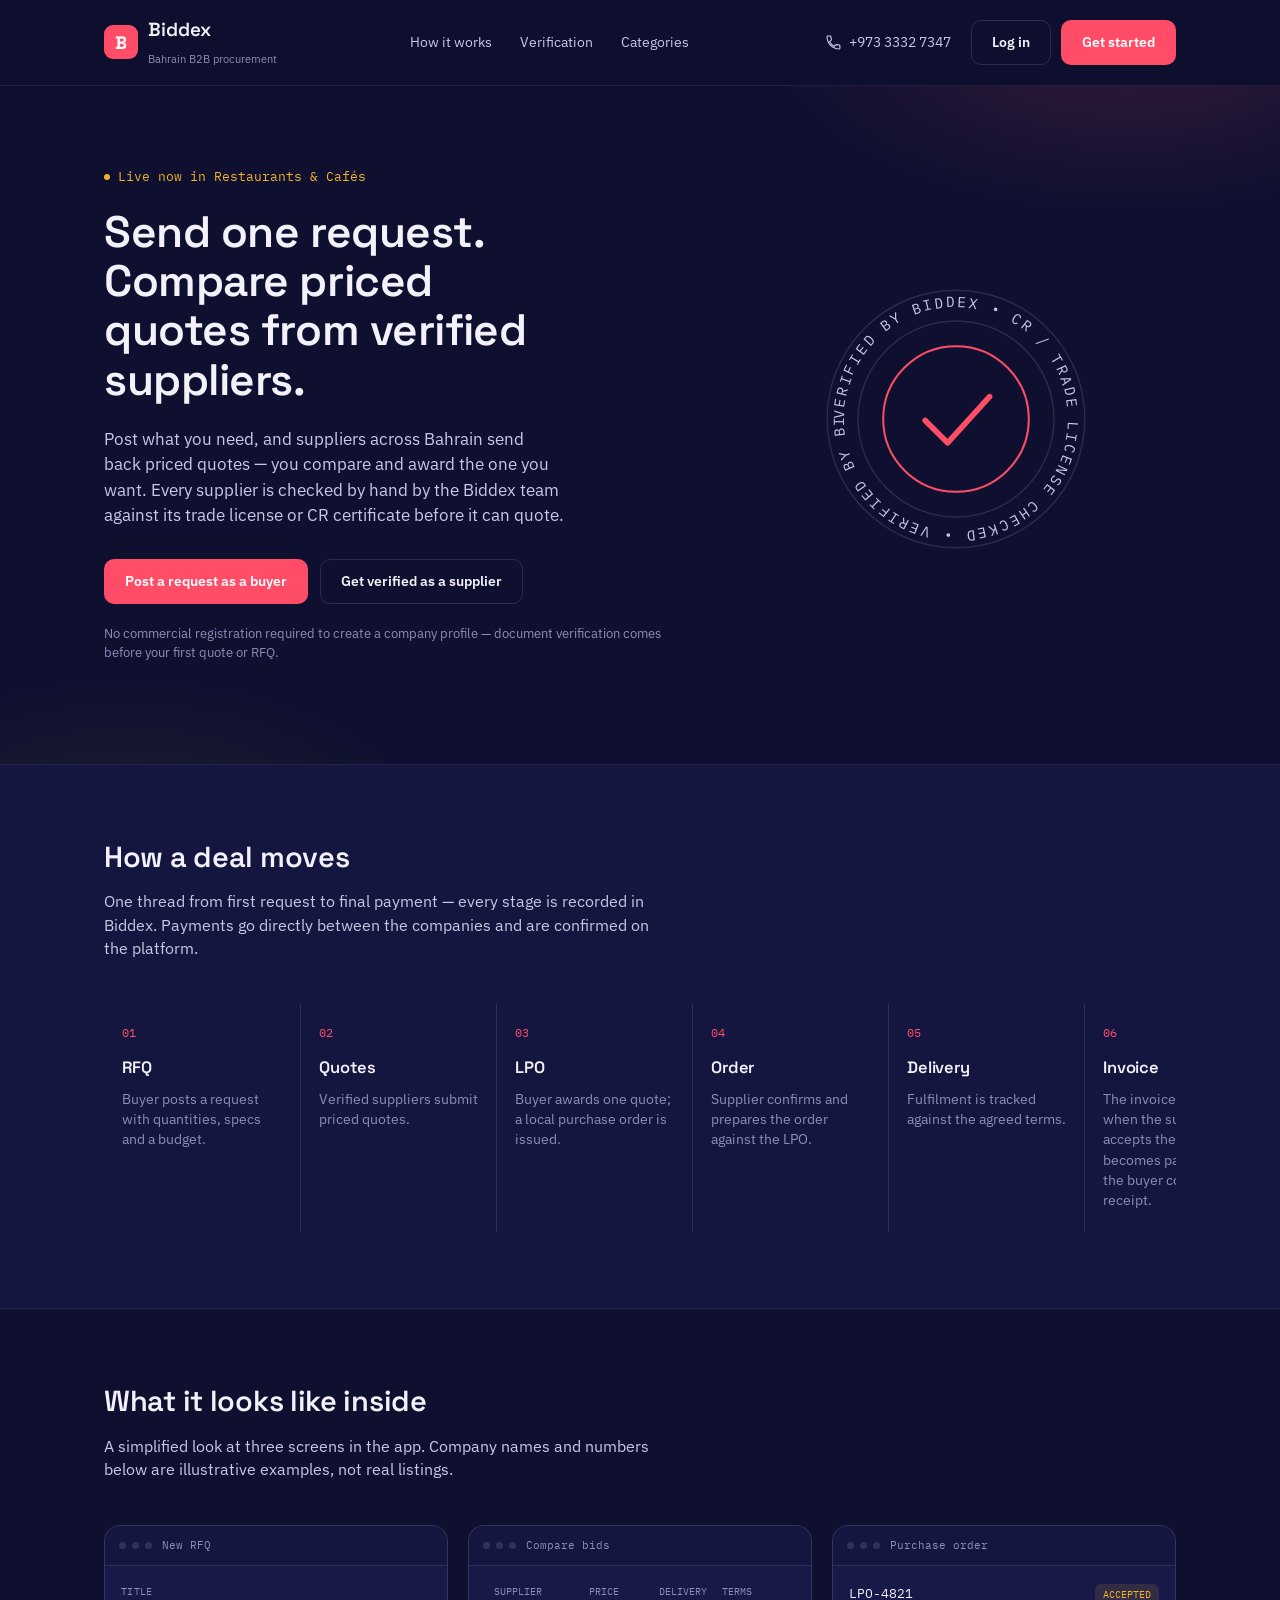
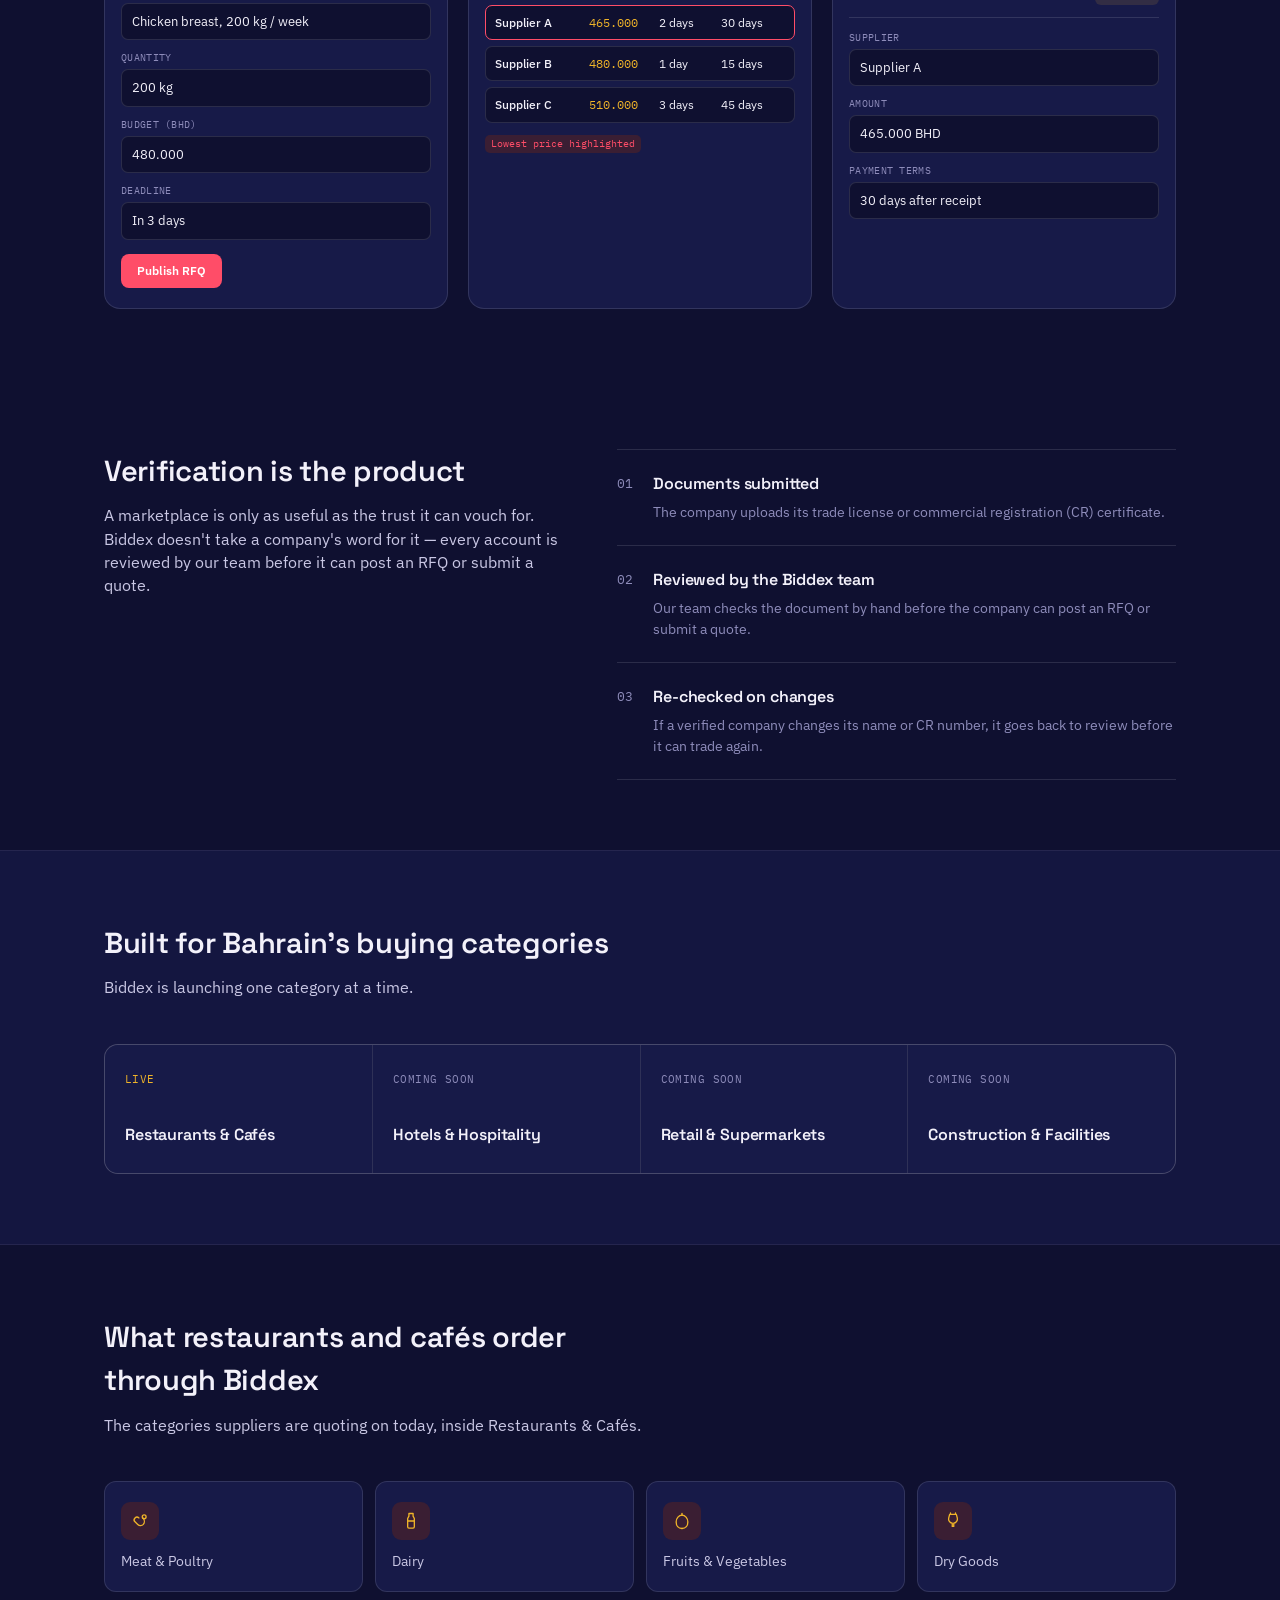
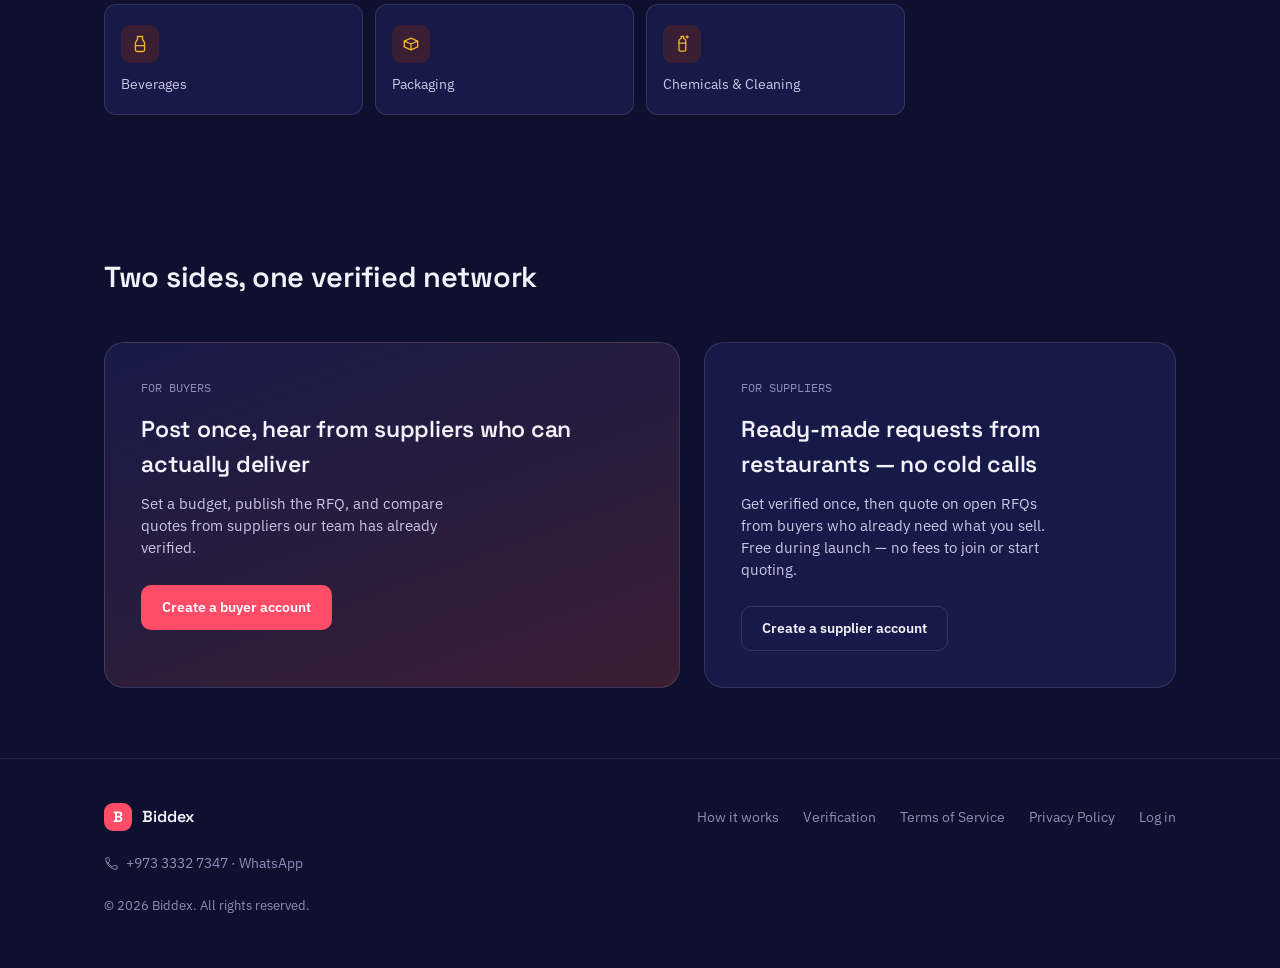
==== index.html @ e472c2a4 "Refocus hero on buyer benefit, add in-app mockups, HoReCa categories, WhatsApp contact - Hero: new h" ====
<!DOCTYPE html>
<html lang="en">
<head>
<meta charset="UTF-8">
<meta name="viewport" content="width=device-width, initial-scale=1">
<title>Biddex — Verified B2B procurement for Bahrain</title>
<meta name="description" content="Biddex is Bahrain's B2B procurement marketplace. Every company is checked by hand by the Biddex team against its trade license or CR certificate before its first quote.">
<link rel="icon" href="data:image/svg+xml,<svg xmlns=%22http://www.w3.org/2000/svg%22 viewBox=%220 0 100 100%22><rect width=%22100%22 height=%22100%22 rx=%2222%22 fill=%22%23FF4D68%22/><text x=%2250%22 y=%2268%22 font-size=%2258%22 font-family=%22Georgia%22 font-weight=%22700%22 fill=%22%23fff%22 text-anchor=%22middle%22>B</text></svg>">
<link rel="preconnect" href="https://fonts.googleapis.com">
<link rel="preconnect" href="https://fonts.gstatic.com" crossorigin>
<noscript><style>.hero{padding-bottom:88px;} .stats{display:none;}</style></noscript>
<link href="https://fonts.googleapis.com/css2?family=Space+Grotesk:wght@400;500;600;700&family=IBM+Plex+Sans:wght@400;500;600&family=IBM+Plex+Mono:wght@500&display=swap" rel="stylesheet">
<style>
  :root{
    --bg-deep:#0F1030;
    --bg-mid:#171A48;
    --bg-band:#141640;
    --ink:#F3F1FA;
    --ink-soft:#C9C7E4;
    --ink-mute:#8E8CBA;
    --coral:#FF4D68;
    --coral-soft:#3A1E33;
    --gold:#F0B429;
    --line:rgba(243,241,250,0.12);
    --line-soft:rgba(243,241,250,0.07);
    --radius:14px;
    font-family:'IBM Plex Sans', system-ui, sans-serif;
  }
  *{box-sizing:border-box;}
  html{scroll-behavior:smooth;}
  body{
    margin:0;
    background:var(--bg-deep);
    color:var(--ink);
    line-height:1.5;
    -webkit-font-smoothing:antialiased;
  }
  img,svg{max-width:100%;display:block;}
  a{color:inherit;}
  .wrap{max-width:1120px;margin:0 auto;padding:0 24px;}
  h1,h2,h3{font-family:'Space Grotesk', sans-serif;font-weight:600;margin:0;letter-spacing:-0.01em;}
  .mono{font-family:'IBM Plex Mono', monospace;}

  /* ---------- nav ---------- */
  header{
    position:sticky;top:0;z-index:40;
    background:rgba(15,16,48,0.82);
    backdrop-filter:blur(10px);
    border-bottom:1px solid var(--line-soft);
  }
  .nav{display:flex;align-items:center;justify-content:space-between;padding:16px 24px;}
  .brand{display:flex;align-items:center;gap:10px;text-decoration:none;}
  .brand-mark{
    width:34px;height:34px;border-radius:9px;background:var(--coral);
    display:flex;align-items:center;justify-content:center;
    font-family:'Space Grotesk';font-weight:700;font-size:18px;color:#fff;flex-shrink:0;
  }
  .brand-word{font-family:'Space Grotesk';font-weight:600;font-size:19px;color:var(--ink);}
  .brand-tag{font-size:11px;color:var(--ink-mute);margin-top:1px;}
  .nav-links{display:flex;align-items:center;gap:28px;}
  .nav-links a{font-size:14px;color:var(--ink-soft);text-decoration:none;}
  .nav-links a:hover{color:var(--ink);}
  .btn{
    display:inline-flex;align-items:center;justify-content:center;
    border-radius:10px;font-size:14px;font-weight:600;font-family:'IBM Plex Sans';
    padding:11px 20px;text-decoration:none;border:1px solid transparent;cursor:pointer;
  }
  .btn-coral{background:var(--coral);color:#fff;}
  .btn-coral:hover{background:#ff6b80;}
  .btn-ghost{border-color:var(--line);color:var(--ink);}
  .btn-ghost:hover{border-color:var(--ink-soft);}

  /* ---------- hero ---------- */
  .hero{
    padding:76px 0 40px;
    background:
      radial-gradient(600px 300px at 88% -8%, rgba(255,77,104,0.16), transparent 60%),
      radial-gradient(500px 260px at 10% 110%, rgba(240,180,41,0.08), transparent 60%);
  }
  .hero-grid{display:grid;grid-template-columns:1.05fr 0.8fr;gap:56px;align-items:center;}
  .eyebrow{
    display:inline-flex;align-items:center;gap:8px;
    font-size:12.5px;color:var(--gold);font-family:'IBM Plex Mono';
    margin-bottom:22px;
  }
  .eyebrow::before{content:'';width:6px;height:6px;border-radius:50%;background:var(--gold);}
  .hero h1{font-size:44px;line-height:1.12;max-width:15.5ch;}
  .hero p.lede{font-size:17px;color:var(--ink-soft);max-width:46ch;margin:22px 0 30px;}
  .hero-ctas{display:flex;flex-wrap:wrap;gap:12px;}
  .hero-note{margin-top:20px;font-size:13px;color:var(--ink-mute);}

  /* seal graphic */
  .seal-wrap{display:flex;justify-content:center;}
  .seal{width:280px;height:280px;position:relative;}
  .seal svg{width:100%;height:100%;}
  .seal-ring-text{font-family:'IBM Plex Mono';font-size:10.4px;letter-spacing:0.14em;fill:var(--ink-soft);}
  .seal-center-num{font-family:'Space Grotesk';font-weight:700;font-size:15px;fill:var(--ink);}
  .seal-center-sub{font-family:'IBM Plex Mono';font-size:9.5px;letter-spacing:0.1em;fill:var(--ink-mute);}

  /* ---------- live stats (filled from /api/public/stats) ---------- */
  /* The block's height is reserved from the first paint and it only fades in, so nothing on the page moves
     while the numbers load. If there is nothing to show (all null, error, timeout, no JS), the block is removed
     and the hero gets back its original 88px bottom padding — a small, accepted shift in that case only. */
  .hero.no-stats{padding-bottom:88px;}
  .hero.no-stats .stats{display:none;}
  .stats{
    margin-top:44px;height:92px;padding-top:22px;border-top:1px solid var(--line-soft);
    display:flex;gap:56px;
    opacity:0;visibility:hidden;transition:opacity .6s ease;
  }
  .stats.ready{opacity:1;visibility:visible;}
  .stat[hidden]{display:none;}
  .stat-num{
    display:inline-block;font-family:'Space Grotesk';font-weight:600;font-size:30px;line-height:1.1;
    font-variant-numeric:tabular-nums;color:var(--ink);
  }
  .stat-label{font-family:'IBM Plex Mono';font-size:12px;color:var(--ink-mute);margin-top:6px;letter-spacing:0.02em;}

  /* ---------- flow section ---------- */
  section{padding:70px 0;}
  .section-head{max-width:56ch;margin-bottom:44px;}
  .section-head h2{font-size:29px;}
  .section-head p{color:var(--ink-soft);margin-top:12px;font-size:15.5px;}
  .band{background:var(--bg-band);border-top:1px solid var(--line-soft);border-bottom:1px solid var(--line-soft);}

  .flow{display:flex;overflow-x:auto;gap:0;padding-bottom:6px;scrollbar-width:thin;}
  .flow-step{
    flex:0 0 auto;width:196px;padding:20px 18px 22px;position:relative;
    border-left:1px solid var(--line);
  }
  .flow-step:first-child{border-left:none;}
  .flow-num{
    font-family:'IBM Plex Mono';font-size:12px;color:var(--coral);margin-bottom:14px;
  }
  .flow-step h3{font-size:16.5px;margin-bottom:8px;}
  .flow-step p{font-size:13.5px;color:var(--ink-mute);margin:0;line-height:1.5;}

  /* ---------- verification section ---------- */
  .verify-grid{display:grid;grid-template-columns:0.9fr 1.1fr;gap:56px;align-items:start;}
  .check-list{border-top:1px solid var(--line);}
  .check-row{display:flex;gap:16px;padding:22px 0;border-bottom:1px solid var(--line);}
  .check-idx{font-family:'IBM Plex Mono';font-size:13px;color:var(--ink-mute);padding-top:2px;flex-shrink:0;width:20px;}
  .check-row h3{font-size:16px;margin-bottom:6px;}
  .check-row p{font-size:14px;color:var(--ink-mute);margin:0;}

  /* ---------- categories ---------- */
  .cat-grid{display:grid;grid-template-columns:repeat(4,1fr);gap:1px;background:var(--line);border:1px solid var(--line);border-radius:var(--radius);overflow:hidden;}
  .cat{background:var(--bg-mid);padding:26px 20px;min-height:128px;display:flex;flex-direction:column;justify-content:space-between;}
  .cat-status{font-size:11px;font-family:'IBM Plex Mono';letter-spacing:0.04em;}
  .cat-status.live{color:var(--gold);}
  .cat-status.soon{color:var(--ink-mute);}
  .cat h3{font-size:16px;margin-top:14px;}

  /* ---------- supply categories (what buyers actually source) ---------- */
  .supply-grid{display:grid;grid-template-columns:repeat(4,1fr);gap:12px;}
  .supply-card{
    background:var(--bg-mid);border:1px solid var(--line);border-radius:12px;
    padding:20px 16px;display:flex;flex-direction:column;gap:12px;align-items:flex-start;
  }
  .supply-icon{
    width:38px;height:38px;border-radius:9px;background:var(--coral-soft);
    display:flex;align-items:center;justify-content:center;flex-shrink:0;
  }
  .supply-icon svg{width:20px;height:20px;}
  .supply-card span{font-size:14px;color:var(--ink-soft);line-height:1.35;}

  /* ---------- product mockups (in-app previews, CSS-only) ---------- */
  .mock-grid{display:grid;grid-template-columns:repeat(3,1fr);gap:20px;}
  .mock-card{
    background:var(--bg-mid);border:1px solid var(--line);border-radius:16px;
    overflow:hidden;display:flex;flex-direction:column;
  }
  .mock-bar{
    display:flex;align-items:center;gap:6px;padding:11px 14px;
    border-bottom:1px solid var(--line);background:var(--bg-band);
  }
  .mock-dot{width:7px;height:7px;border-radius:50%;background:var(--line);}
  .mock-title{font-family:'IBM Plex Mono';font-size:11px;color:var(--ink-mute);margin-left:4px;}
  .mock-body{padding:18px 16px 20px;display:flex;flex-direction:column;gap:10px;flex:1;}
  .mock-field{display:flex;flex-direction:column;gap:4px;}
  .mock-field label{font-size:10px;font-family:'IBM Plex Mono';color:var(--ink-mute);letter-spacing:0.03em;}
  .mock-field .val{
    background:var(--bg-deep);border:1px solid var(--line);border-radius:7px;
    padding:8px 10px;font-size:13px;color:var(--ink);
  }
  .mock-btn{
    margin-top:4px;align-self:flex-start;background:var(--coral);color:#fff;
    font-size:12px;font-weight:600;font-family:'IBM Plex Sans';border-radius:8px;padding:8px 16px;
  }
  .mock-table{display:flex;flex-direction:column;gap:6px;font-size:11.5px;}
  .mock-row{
    display:grid;grid-template-columns:1.1fr 0.8fr 0.7fr 0.8fr;gap:6px;
    padding:8px 9px;border-radius:7px;background:var(--bg-deep);border:1px solid var(--line);
    align-items:center;
  }
  .mock-row.head{background:transparent;border:none;color:var(--ink-mute);font-family:'IBM Plex Mono';font-size:10px;padding:0 9px;}
  .mock-row.best{border-color:var(--coral);}
  .mock-row .co{color:var(--ink);font-weight:500;}
  .mock-row .price{font-family:'IBM Plex Mono';color:var(--gold);}
  .mock-tag{
    display:inline-block;margin-top:2px;font-size:9.5px;font-family:'IBM Plex Mono';
    color:var(--coral);background:var(--coral-soft);border-radius:5px;padding:2px 6px;align-self:flex-start;
  }
  .mock-lpo-head{display:flex;justify-content:space-between;align-items:flex-start;}
  .mock-lpo-id{font-family:'IBM Plex Mono';font-size:12.5px;color:var(--ink);}
  .mock-status{
    font-family:'IBM Plex Mono';font-size:10px;color:var(--gold);
    background:rgba(240,180,41,0.12);border-radius:6px;padding:3px 8px;
  }
  .mock-divider{border-top:1px solid var(--line);margin:2px 0;}
  .mock-note{font-size:12px;color:var(--ink-mute);margin-top:16px;}

  /* ---------- contact / WhatsApp ---------- */
  .contact-link{
    display:inline-flex;align-items:center;gap:7px;font-size:13.5px;color:var(--ink-soft);
    text-decoration:none;padding:0 4px;
  }
  .contact-link:hover{color:var(--ink);}
  .contact-link svg{width:17px;height:17px;flex-shrink:0;}
  .foot-contact{font-size:13.5px;color:var(--ink-mute);display:flex;align-items:center;gap:7px;text-decoration:none;}
  .foot-contact:hover{color:var(--ink-soft);}
  .foot-contact svg{width:15px;height:15px;flex-shrink:0;}
  .wa-fab{
    display:none;position:fixed;right:18px;bottom:18px;z-index:50;
    width:56px;height:56px;border-radius:50%;background:#25D366;
    align-items:center;justify-content:center;box-shadow:0 6px 20px rgba(0,0,0,0.35);
    text-decoration:none;
  }
  .wa-fab svg{width:28px;height:28px;}

  /* ---------- roles ---------- */
  .role-grid{display:grid;grid-template-columns:1.1fr 0.9fr;gap:24px;}
  .role-card{
    border-radius:20px;padding:36px;position:relative;overflow:hidden;
    border:1px solid var(--line);
  }
  .role-card.buyer{background:linear-gradient(160deg,var(--bg-mid),var(--coral-soft));}
  .role-card.supplier{background:var(--bg-mid);}
  .role-card h3{font-size:23px;margin-bottom:12px;}
  .role-card p{color:var(--ink-soft);font-size:14.5px;margin:0 0 26px;max-width:36ch;}
  .role-tag{font-family:'IBM Plex Mono';font-size:11.5px;color:var(--ink-mute);margin-bottom:16px;display:block;}

  /* ---------- footer ---------- */
  footer{border-top:1px solid var(--line-soft);padding:44px 0 40px;}
  .foot-row{display:flex;flex-wrap:wrap;justify-content:space-between;align-items:center;gap:18px;}
  .foot-links{display:flex;gap:24px;flex-wrap:wrap;}
  .foot-links a{font-size:13.5px;color:var(--ink-mute);text-decoration:none;}
  .foot-links a:hover{color:var(--ink-soft);}
  .foot-legal{font-size:13px;color:var(--ink-mute);margin-top:22px;}

  @media (max-width:860px){
    .hero-grid{grid-template-columns:1fr;gap:40px;}
    .seal-wrap{order:-1;}
    .seal{width:200px;height:200px;}
    .hero h1{font-size:34px;max-width:none;}
    .verify-grid{grid-template-columns:1fr;}
    .cat-grid{grid-template-columns:1fr 1fr;}
    .supply-grid{grid-template-columns:1fr 1fr;}
    .mock-grid{grid-template-columns:1fr;}
    .role-grid{grid-template-columns:1fr;}
    .nav-links{display:none;}
    .contact-link{display:none;}
    .stats{height:156px;display:grid;grid-template-columns:1fr 1fr;align-content:start;gap:18px 24px;}
    .stat-num{font-size:26px;}
    .wa-fab{display:flex;}
  }
  @media (max-width:420px){
    .cat-grid{grid-template-columns:1fr;}
    .supply-grid{grid-template-columns:1fr;}
    .mock-row{grid-template-columns:1fr 1fr;row-gap:2px;}
  }
  @media (prefers-reduced-motion: reduce){
    html{scroll-behavior:auto;}
  }
</style>
</head>
<body>

<header>
  <div class="wrap nav">
    <a class="brand" href="#top">
      <span class="brand-mark">B</span>
      <span>
        <span class="brand-word" style="display:block;">Biddex</span>
        <span class="brand-tag">Bahrain B2B procurement</span>
      </span>
    </a>
    <nav class="nav-links">
      <a href="#flow">How it works</a>
      <a href="#verification">Verification</a>
      <a href="#categories">Categories</a>
    </nav>
    <div style="display:flex;align-items:center;gap:16px;">
      <a class="contact-link" href="https://wa.me/97333327347" target="_blank" rel="noopener">
        <svg viewBox="0 0 24 24" fill="none" stroke="currentColor" stroke-width="1.6" stroke-linecap="round" stroke-linejoin="round"><path d="M6.6 10.8c1.4 2.8 3.8 5.2 6.6 6.6l2.2-2.2c.3-.3.7-.4 1-.2 1.1.4 2.3.6 3.6.6.6 0 1 .4 1 1v3.5c0 .6-.4 1-1 1C10.6 21.1 2.9 13.4 2.9 3.9c0-.6.4-1 1-1H7.4c.6 0 1 .4 1 1 0 1.3.2 2.5.6 3.6.1.3 0 .7-.2 1L6.6 10.8z"/></svg>
        +973 3332 7347
      </a>
      <div style="display:flex;gap:10px;">
        <a class="btn btn-ghost" href="https://app.biddex.online/">Log in</a>
        <a class="btn btn-coral" href="https://app.biddex.online/">Get started</a>
      </div>
    </div>
  </div>
</header>

<main id="top">

  <section class="hero">
    <div class="wrap hero-grid">
      <div>
        <span class="eyebrow">Live now in Restaurants &amp; Cafés</span>
        <h1>Send one request. Compare priced quotes from verified suppliers.</h1>
        <p class="lede">Post what you need, and suppliers across Bahrain send back priced quotes — you compare and award the one you want. Every supplier is checked by hand by the Biddex team against its trade license or CR certificate before it can quote.</p>
        <div class="hero-ctas">
          <a class="btn btn-coral" href="https://app.biddex.online/">Post a request as a buyer</a>
          <a class="btn btn-ghost" href="https://app.biddex.online/">Get verified as a supplier</a>
        </div>
        <p class="hero-note">No commercial registration required to create a company profile — document verification comes before your first quote or RFQ.</p>
      </div>
      <div class="seal-wrap">
        <div class="seal">
          <svg viewBox="0 0 200 200">
            <circle cx="100" cy="100" r="92" fill="none" stroke="var(--line)" stroke-width="1"/>
            <circle cx="100" cy="100" r="70" fill="none" stroke="var(--line)" stroke-width="1"/>
            <path id="ringPath" d="M 100,100 m -80,0 a 80,80 0 1,1 160,0 a 80,80 0 1,1 -160,0" fill="none"/>
            <text class="seal-ring-text">
              <textPath href="#ringPath" startOffset="0%">VERIFIED BY BIDDEX &#8226; CR / TRADE LICENSE CHECKED &#8226; VERIFIED BY BIDDEX &#8226; CR / TRADE LICENSE CHECKED &#8226; </textPath>
            </text>
            <circle cx="100" cy="100" r="52" fill="none" stroke="var(--coral)" stroke-width="1.4"/>
            <path d="M78 101 L94 117 L124 84" fill="none" stroke="var(--coral)" stroke-width="4" stroke-linecap="round" stroke-linejoin="round"/>
          </svg>
        </div>
      </div>
    </div>
    <div class="wrap">
      <div class="stats" id="live-stats" aria-hidden="true">
        <div class="stat" data-stat="suppliers"><div class="stat-num">0</div><div class="stat-label">Verified suppliers</div></div>
        <div class="stat" data-stat="buyers"><div class="stat-num">0</div><div class="stat-label">Verified buyers</div></div>
        <div class="stat" data-stat="rfqs"><div class="stat-num">0</div><div class="stat-label">RFQs published</div></div>
        <div class="stat" data-stat="quotes"><div class="stat-num">0</div><div class="stat-label">Quotes submitted</div></div>
      </div>
    </div>
  </section>

  <section id="flow" class="band">
    <div class="wrap">
      <div class="section-head">
        <h2>How a deal moves</h2>
        <p>One thread from first request to final payment — every stage is recorded in Biddex. Payments go directly between the companies and are confirmed on the platform.</p>
      </div>
      <div class="flow">
        <div class="flow-step">
          <div class="flow-num">01</div>
          <h3>RFQ</h3>
          <p>Buyer posts a request with quantities, specs and a budget.</p>
        </div>
        <div class="flow-step">
          <div class="flow-num">02</div>
          <h3>Quotes</h3>
          <p>Verified suppliers submit priced quotes.</p>
        </div>
        <div class="flow-step">
          <div class="flow-num">03</div>
          <h3>LPO</h3>
          <p>Buyer awards one quote; a local purchase order is issued.</p>
        </div>
        <div class="flow-step">
          <div class="flow-num">04</div>
          <h3>Order</h3>
          <p>Supplier confirms and prepares the order against the LPO.</p>
        </div>
        <div class="flow-step">
          <div class="flow-num">05</div>
          <h3>Delivery</h3>
          <p>Fulfilment is tracked against the agreed terms.</p>
        </div>
        <div class="flow-step">
          <div class="flow-num">06</div>
          <h3>Invoice</h3>
          <p>The invoice is created when the supplier accepts the LPO; it becomes payable once the buyer confirms receipt.</p>
        </div>
        <div class="flow-step">
          <div class="flow-num">07</div>
          <h3>Payment</h3>
          <p>After receipt, the buyer pays the supplier directly and records it; the supplier confirms the payment.</p>
        </div>
      </div>
    </div>
  </section>

  <section id="inside">
    <div class="wrap">
      <div class="section-head">
        <h2>What it looks like inside</h2>
        <p>A simplified look at three screens in the app. Company names and numbers below are illustrative examples, not real listings.</p>
      </div>
      <div class="mock-grid">
        <div class="mock-card">
          <div class="mock-bar"><span class="mock-dot"></span><span class="mock-dot"></span><span class="mock-dot"></span><span class="mock-title">New RFQ</span></div>
          <div class="mock-body">
            <div class="mock-field"><label>TITLE</label><div class="val">Chicken breast, 200 kg / week</div></div>
            <div class="mock-field"><label>QUANTITY</label><div class="val">200 kg</div></div>
            <div class="mock-field"><label>BUDGET (BHD)</label><div class="val">480.000</div></div>
            <div class="mock-field"><label>DEADLINE</label><div class="val">In 3 days</div></div>
            <span class="mock-btn">Publish RFQ</span>
          </div>
        </div>
        <div class="mock-card">
          <div class="mock-bar"><span class="mock-dot"></span><span class="mock-dot"></span><span class="mock-dot"></span><span class="mock-title">Compare bids</span></div>
          <div class="mock-body">
            <div class="mock-table">
              <div class="mock-row head"><span>SUPPLIER</span><span>PRICE</span><span>DELIVERY</span><span>TERMS</span></div>
              <div class="mock-row best"><span class="co">Supplier A</span><span class="price">465.000</span><span>2 days</span><span>30 days</span></div>
              <div class="mock-row"><span class="co">Supplier B</span><span class="price">480.000</span><span>1 day</span><span>15 days</span></div>
              <div class="mock-row"><span class="co">Supplier C</span><span class="price">510.000</span><span>3 days</span><span>45 days</span></div>
            </div>
            <span class="mock-tag">Lowest price highlighted</span>
          </div>
        </div>
        <div class="mock-card">
          <div class="mock-bar"><span class="mock-dot"></span><span class="mock-dot"></span><span class="mock-dot"></span><span class="mock-title">Purchase order</span></div>
          <div class="mock-body">
            <div class="mock-lpo-head"><span class="mock-lpo-id">LPO-4821</span><span class="mock-status">ACCEPTED</span></div>
            <div class="mock-divider"></div>
            <div class="mock-field"><label>SUPPLIER</label><div class="val">Supplier A</div></div>
            <div class="mock-field"><label>AMOUNT</label><div class="val">465.000 BHD</div></div>
            <div class="mock-field"><label>PAYMENT TERMS</label><div class="val">30 days after receipt</div></div>
          </div>
        </div>
      </div>
    </div>
  </section>

  <section id="verification">
    <div class="wrap verify-grid">
      <div class="section-head" style="margin-bottom:0;">
        <h2>Verification is the product</h2>
        <p>A marketplace is only as useful as the trust it can vouch for. Biddex doesn't take a company's word for it — every account is reviewed by our team before it can post an RFQ or submit a quote.</p>
      </div>
      <div class="check-list">
        <div class="check-row">
          <div class="check-idx mono">01</div>
          <div>
            <h3>Documents submitted</h3>
            <p>The company uploads its trade license or commercial registration (CR) certificate.</p>
          </div>
        </div>
        <div class="check-row">
          <div class="check-idx mono">02</div>
          <div>
            <h3>Reviewed by the Biddex team</h3>
            <p>Our team checks the document by hand before the company can post an RFQ or submit a quote.</p>
          </div>
        </div>
        <div class="check-row">
          <div class="check-idx mono">03</div>
          <div>
            <h3>Re-checked on changes</h3>
            <p>If a verified company changes its name or CR number, it goes back to review before it can trade again.</p>
          </div>
        </div>
      </div>
    </div>
  </section>

  <section id="categories" class="band">
    <div class="wrap">
      <div class="section-head">
        <h2>Built for Bahrain's buying categories</h2>
        <p>Biddex is launching one category at a time.</p>
      </div>
      <div class="cat-grid">
        <div class="cat">
          <span class="cat-status live mono">LIVE</span>
          <h3>Restaurants &amp; Cafés</h3>
        </div>
        <div class="cat">
          <span class="cat-status soon mono">COMING SOON</span>
          <h3>Hotels &amp; Hospitality</h3>
        </div>
        <div class="cat">
          <span class="cat-status soon mono">COMING SOON</span>
          <h3>Retail &amp; Supermarkets</h3>
        </div>
        <div class="cat">
          <span class="cat-status soon mono">COMING SOON</span>
          <h3>Construction &amp; Facilities</h3>
        </div>
      </div>
    </div>
  </section>

  <section id="supply">
    <div class="wrap">
      <div class="section-head">
        <h2>What restaurants and cafés order through Biddex</h2>
        <p>The categories suppliers are quoting on today, inside Restaurants &amp; Cafés.</p>
      </div>
      <div class="supply-grid">
        <div class="supply-card">
          <div class="supply-icon"><svg viewBox="0 0 24 24" fill="none" stroke="var(--gold)" stroke-width="1.6" stroke-linecap="round" stroke-linejoin="round"><path d="M15.5 8.5c2 2 2.3 5.4.5 7.5-1.8 2-4.8 2-6.7.2L6 13c-1.3-1.3-1.3-3.4 0-4.7 1.3-1.3 3.4-1.3 4.7 0"/><circle cx="17" cy="7" r="2.3"/></svg></div>
          <span>Meat &amp; Poultry</span>
        </div>
        <div class="supply-card">
          <div class="supply-icon"><svg viewBox="0 0 24 24" fill="none" stroke="var(--gold)" stroke-width="1.6" stroke-linecap="round" stroke-linejoin="round"><path d="M9.5 3h5v3.2L16 9v10a1.5 1.5 0 0 1-1.5 1.5h-5A1.5 1.5 0 0 1 8 19V9l1.5-2.8V3Z"/><path d="M8 12h8"/></svg></div>
          <span>Dairy</span>
        </div>
        <div class="supply-card">
          <div class="supply-icon"><svg viewBox="0 0 24 24" fill="none" stroke="var(--gold)" stroke-width="1.6" stroke-linecap="round" stroke-linejoin="round"><path d="M12 21c-4.5 0-7-3.5-7-7.8C5 8.6 8.3 5 12 5"/><path d="M12 21c4.5 0 7-3.5 7-7.8C19 8.6 15.7 5 12 5"/><path d="M12 5V3"/></svg></div>
          <span>Fruits &amp; Vegetables</span>
        </div>
        <div class="supply-card">
          <div class="supply-icon"><svg viewBox="0 0 24 24" fill="none" stroke="var(--gold)" stroke-width="1.6" stroke-linecap="round" stroke-linejoin="round"><path d="M8 4h8l1.2 4.5c.7 2.8-1.4 5.5-4.3 6.2v3.8h-1.8v-3.8c-2.9-.7-5-3.4-4.3-6.2L8 4Z"/><path d="M9 4V2.4M15 4V2.4"/></svg></div>
          <span>Dry Goods</span>
        </div>
        <div class="supply-card">
          <div class="supply-icon"><svg viewBox="0 0 24 24" fill="none" stroke="var(--gold)" stroke-width="1.6" stroke-linecap="round" stroke-linejoin="round"><path d="M9 3h6v3.5l1.6 2.4c.5.8.9 1.7.9 2.7V19a2 2 0 0 1-2 2H8.5a2 2 0 0 1-2-2v-7.4c0-1 .3-1.9.9-2.7L9 6.5V3Z"/><path d="M7 14h10"/></svg></div>
          <span>Beverages</span>
        </div>
        <div class="supply-card">
          <div class="supply-icon"><svg viewBox="0 0 24 24" fill="none" stroke="var(--gold)" stroke-width="1.6" stroke-linecap="round" stroke-linejoin="round"><path d="M4 8.5 12 5l8 3.5v7L12 19l-8-3.5v-7Z"/><path d="M4 8.5 12 12l8-3.5M12 12v7"/></svg></div>
          <span>Packaging</span>
        </div>
        <div class="supply-card">
          <div class="supply-icon"><svg viewBox="0 0 24 24" fill="none" stroke="var(--gold)" stroke-width="1.6" stroke-linecap="round" stroke-linejoin="round"><path d="M11 3h3v2.4l1.5.9c.6.4 1 1 1 1.8V19a1.6 1.6 0 0 1-1.6 1.6h-5A1.6 1.6 0 0 1 8.4 19V8.1c0-.8.4-1.4 1-1.8L11 5.4V3Z"/><path d="M8.4 11h8.1M17 3.5h2.5M18.2 2.3v2.4"/></svg></div>
          <span>Chemicals &amp; Cleaning</span>
        </div>
      </div>
    </div>
  </section>

  <section id="join">
    <div class="wrap">
      <div class="section-head">
        <h2>Two sides, one verified network</h2>
      </div>
      <div class="role-grid">
        <div class="role-card buyer">
          <span class="role-tag">FOR BUYERS</span>
          <h3>Post once, hear from suppliers who can actually deliver</h3>
          <p>Set a budget, publish the RFQ, and compare quotes from suppliers our team has already verified.</p>
          <a class="btn btn-coral" href="https://app.biddex.online/">Create a buyer account</a>
        </div>
        <div class="role-card supplier">
          <span class="role-tag">FOR SUPPLIERS</span>
          <h3>Ready-made requests from restaurants — no cold calls</h3>
          <p>Get verified once, then quote on open RFQs from buyers who already need what you sell. Free during launch — no fees to join or start quoting.</p>
          <a class="btn btn-ghost" href="https://app.biddex.online/">Create a supplier account</a>
        </div>
      </div>
    </div>
  </section>

</main>

<footer>
  <div class="wrap">
    <div class="foot-row">
      <a class="brand" href="#top">
        <span class="brand-mark" style="width:28px;height:28px;font-size:15px;">B</span>
        <span class="brand-word" style="font-size:16px;">Biddex</span>
      </a>
      <div class="foot-links">
        <a href="#flow">How it works</a>
        <a href="#verification">Verification</a>
        <a href="/terms.html">Terms of Service</a>
        <a href="/privacy.html">Privacy Policy</a>
        <a href="https://app.biddex.online/">Log in</a>
      </div>
    </div>
    <a class="foot-contact" href="https://wa.me/97333327347" target="_blank" rel="noopener" style="margin-top:22px;">
      <svg viewBox="0 0 24 24" fill="none" stroke="currentColor" stroke-width="1.6" stroke-linecap="round" stroke-linejoin="round"><path d="M6.6 10.8c1.4 2.8 3.8 5.2 6.6 6.6l2.2-2.2c.3-.3.7-.4 1-.2 1.1.4 2.3.6 3.6.6.6 0 1 .4 1 1v3.5c0 .6-.4 1-1 1C10.6 21.1 2.9 13.4 2.9 3.9c0-.6.4-1 1-1H7.4c.6 0 1 .4 1 1 0 1.3.2 2.5.6 3.6.1.3 0 .7-.2 1L6.6 10.8z"/></svg>
      +973 3332 7347 &middot; WhatsApp
    </a>
    <p class="foot-legal">© 2026 Biddex. All rights reserved.</p>
  </div>
</footer>

<script>
// Live metrics: one request on load. A metric the API returns as null (below its display threshold) is
// hidden; if none is left, or the request fails or takes too long, the whole block is removed and the hero
// gets its original bottom padding back.
(function () {
  var API = 'https://b2b-procurement-backend-production.up.railway.app/api/public/stats';
  var box = document.getElementById('live-stats');
  if (!box) return;
  var hero = box.closest('.hero');
  function removeBlock() { if (hero) hero.classList.add('no-stats'); }
  if (!window.fetch) { removeBlock(); return; }
  var ctrl = window.AbortController ? new AbortController() : null;
  var timer = setTimeout(function () { if (ctrl) ctrl.abort(); }, 6000);

  fetch(API, { credentials: 'omit', signal: ctrl ? ctrl.signal : undefined })
    .then(function (res) { if (!res.ok) throw new Error('HTTP ' + res.status); return res.json(); })
    .then(function (data) {
      clearTimeout(timer);
      var items = box.querySelectorAll('[data-stat]');
      var shown = [];
      for (var i = 0; i < items.length; i++) {
        var v = data ? data[items[i].getAttribute('data-stat')] : null;
        if (typeof v === 'number' && isFinite(v) && v >= 0) shown.push({ el: items[i].querySelector('.stat-num'), value: Math.round(v) });
        else items[i].hidden = true;
      }
      if (!shown.length) { removeBlock(); return; }
      for (var j = 0; j < shown.length; j++) {
        // reserve the final width, so the number doesn't nudge its neighbours while it counts up
        shown[j].el.style.minWidth = format(shown[j].value).length + 'ch';
        countUp(shown[j].el, shown[j].value);
      }
      box.setAttribute('aria-hidden', 'false');
      box.classList.add('ready');
    })
    .catch(function () { clearTimeout(timer); removeBlock(); });

  function format(n) { return n.toLocaleString('en-US'); }

  function countUp(el, target) {
    var reduce = window.matchMedia && window.matchMedia('(prefers-reduced-motion: reduce)').matches;
    if (reduce) { el.textContent = format(target); return; }
    var start = null, duration = 1400, done = false;
    function step(now) {
      if (done) return;
      if (start === null) start = now;
      var p = Math.min(1, (now - start) / duration);
      el.textContent = format(Math.round(target * (1 - Math.pow(1 - p, 3)))); // ease-out
      if (p < 1) requestAnimationFrame(step);
    }
    requestAnimationFrame(step);
    // animation frames pause in a background tab: make sure the final number is there regardless
    setTimeout(function () { done = true; el.textContent = format(target); }, duration + 300);
  }
})();
</script>

<a class="wa-fab" href="https://wa.me/97333327347" target="_blank" rel="noopener" aria-label="Chat on WhatsApp">
  <svg viewBox="0 0 24 24" fill="none" stroke="#fff" stroke-width="1.8" stroke-linecap="round" stroke-linejoin="round"><path d="M6.6 10.8c1.4 2.8 3.8 5.2 6.6 6.6l2.2-2.2c.3-.3.7-.4 1-.2 1.1.4 2.3.6 3.6.6.6 0 1 .4 1 1v3.5c0 .6-.4 1-1 1C10.6 21.1 2.9 13.4 2.9 3.9c0-.6.4-1 1-1H7.4c.6 0 1 .4 1 1 0 1.3.2 2.5.6 3.6.1.3 0 .7-.2 1L6.6 10.8z"/></svg>
</a>

</body>
</html>
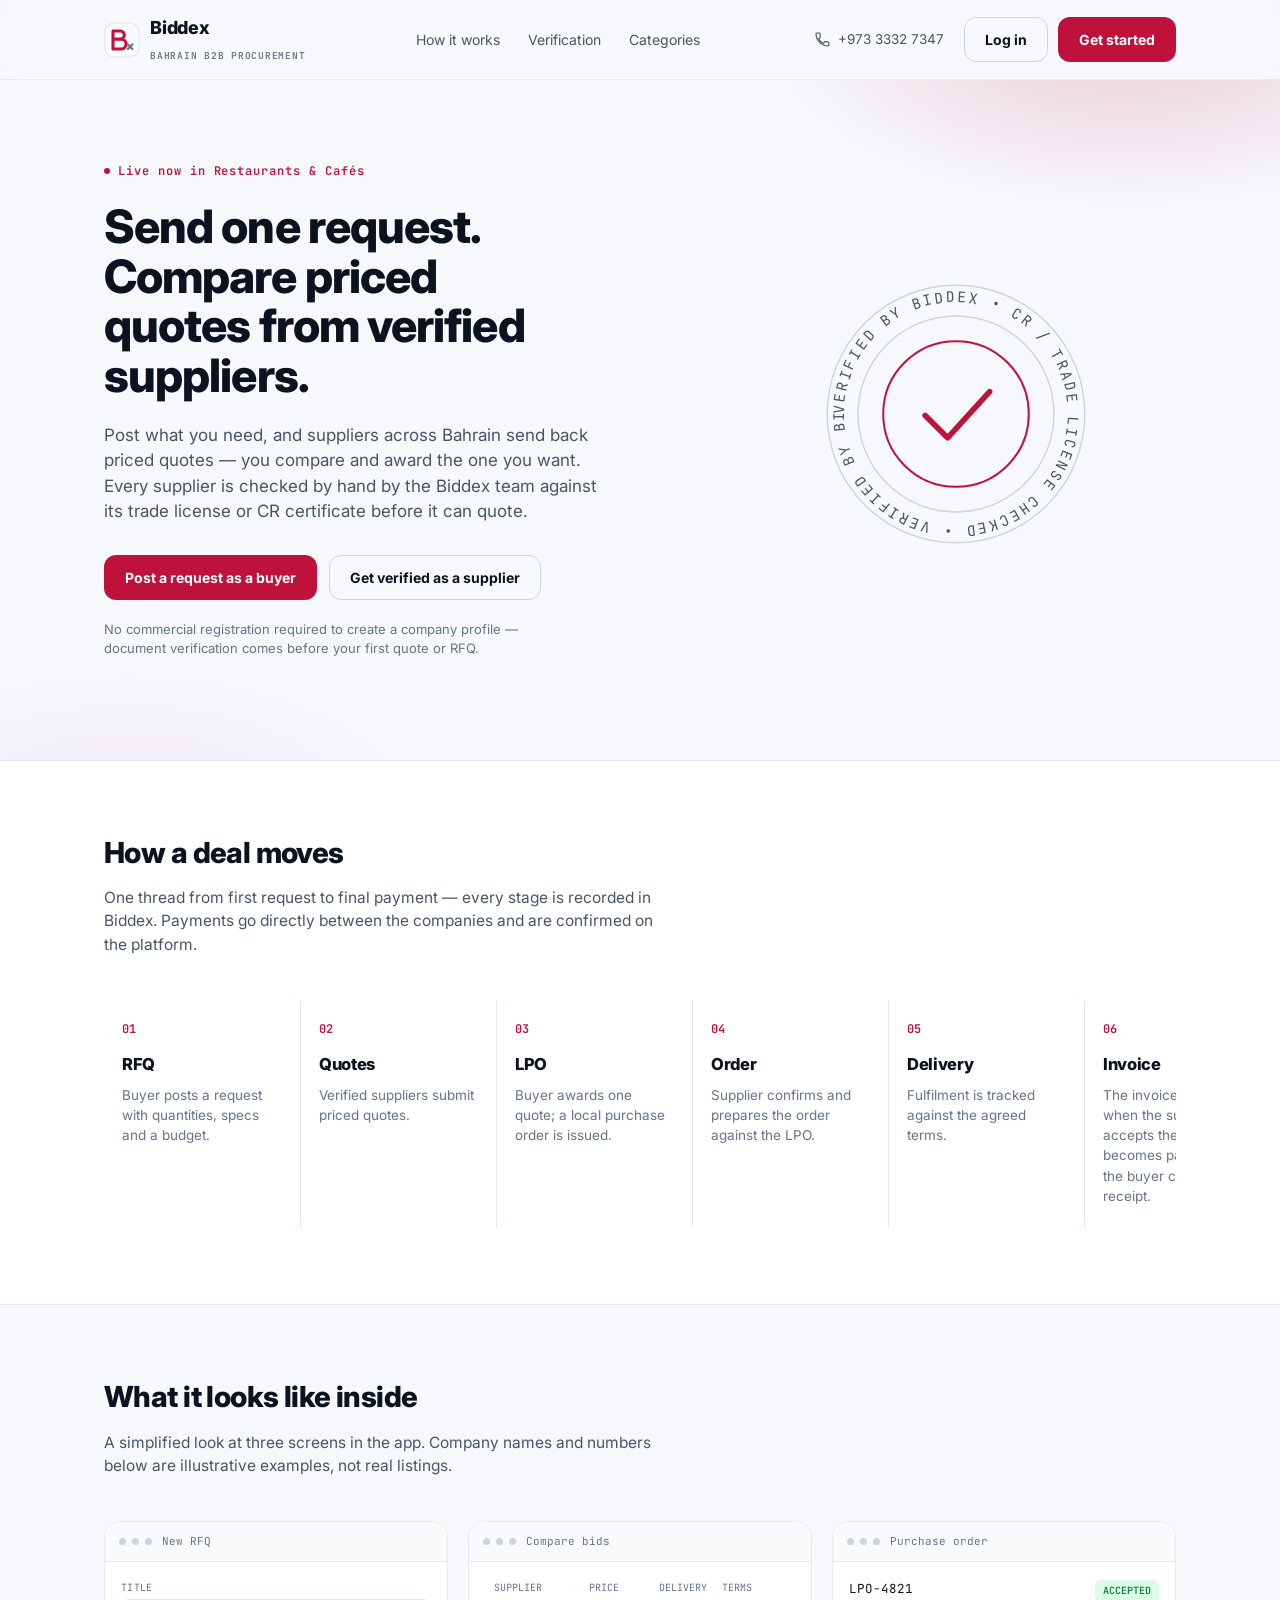
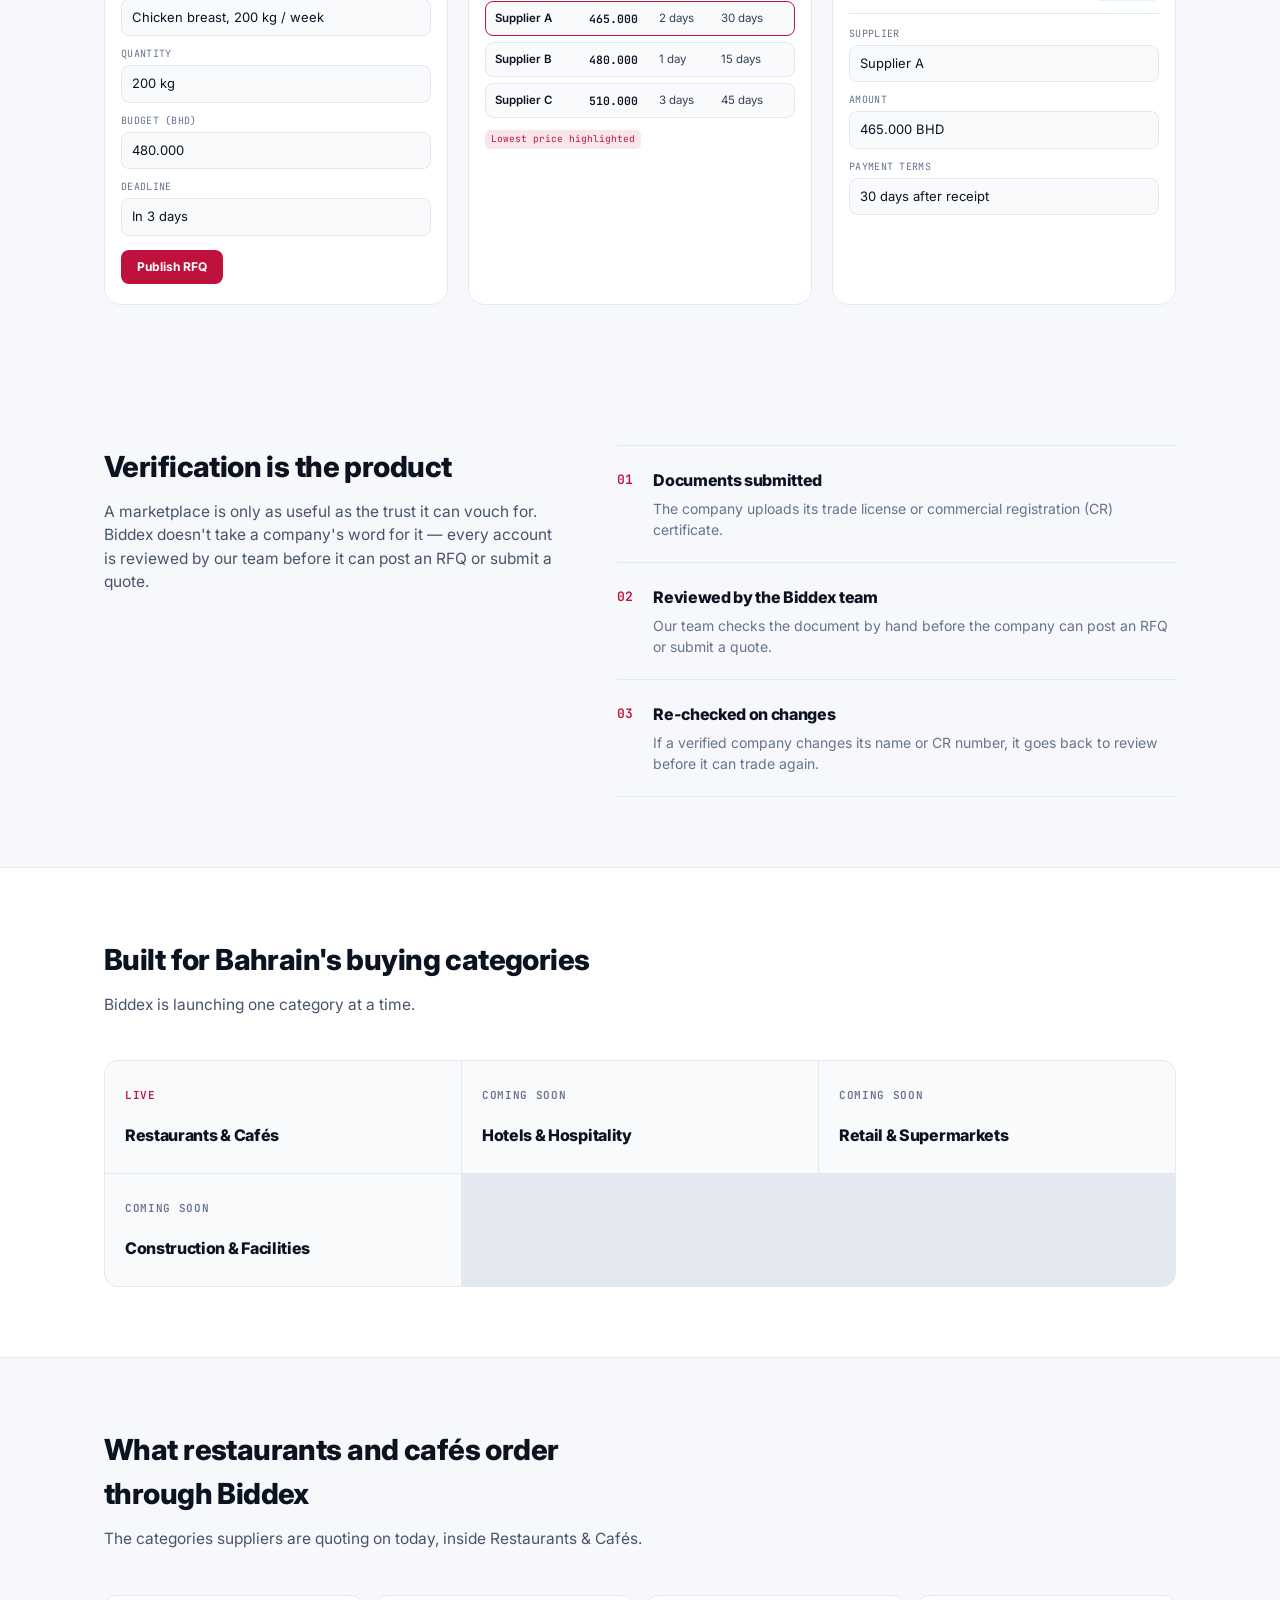
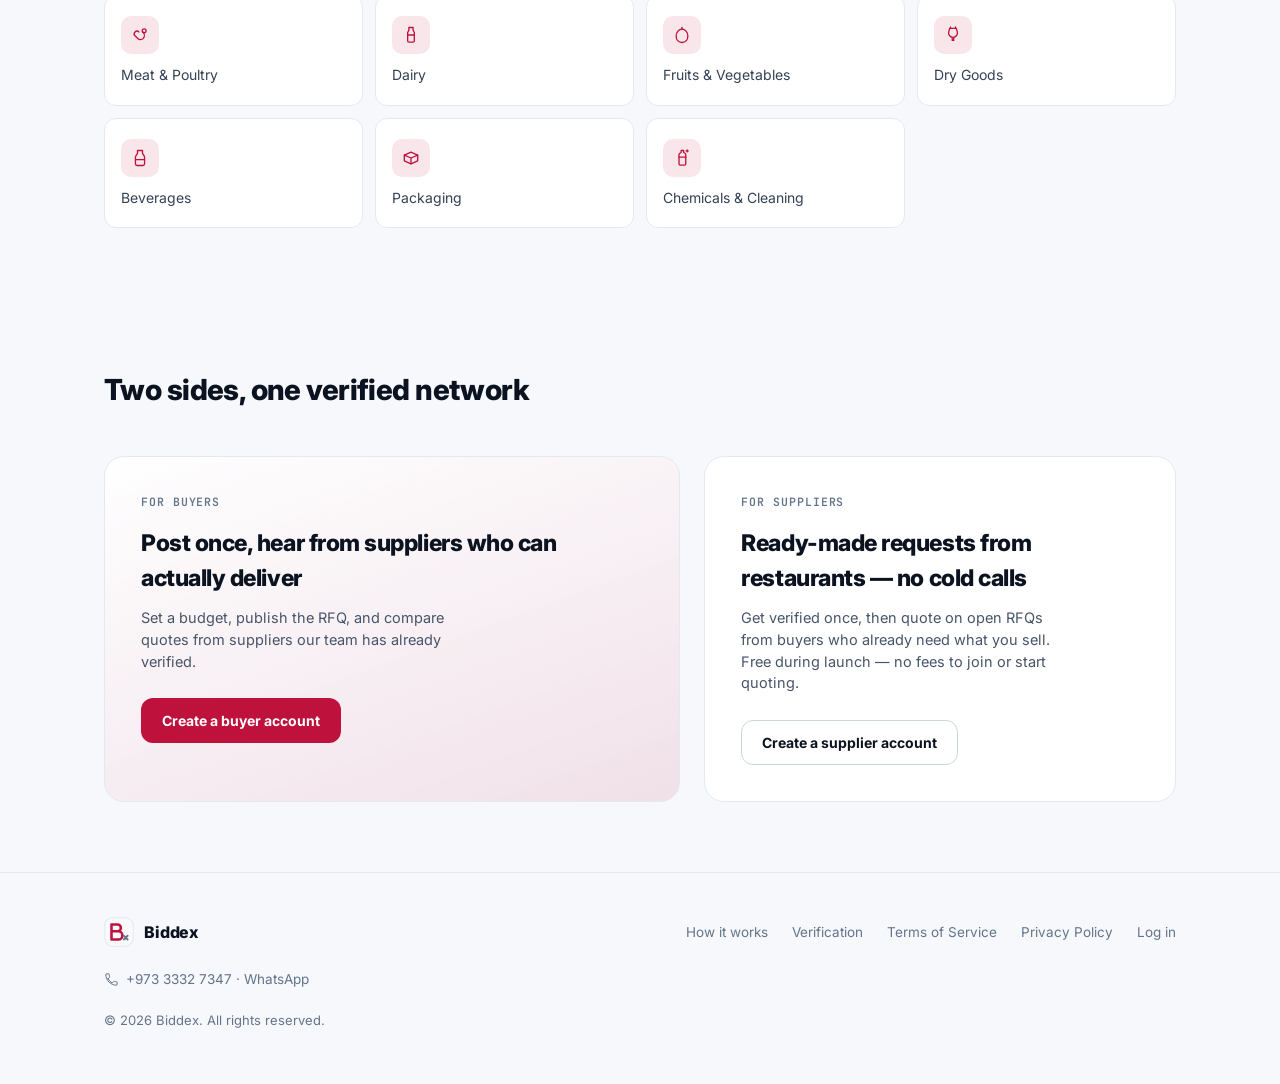
==== commit 2864ae31: "Adopt app branding on the landing: palette, Inter/JetBrains Mono, logo, icons, light theme; drop liv" ====
--- a/index.html
+++ b/index.html
@@ -2,226 +2,211 @@
 <html lang="en">
 <head>
 <meta charset="UTF-8">
-<meta name="viewport" content="width=device-width, initial-scale=1">
+<meta name="viewport" content="width=device-width, initial-scale=1, viewport-fit=cover">
 <title>Biddex — Verified B2B procurement for Bahrain</title>
 <meta name="description" content="Biddex is Bahrain's B2B procurement marketplace. Every company is checked by hand by the Biddex team against its trade license or CR certificate before its first quote.">
-<link rel="icon" href="data:image/svg+xml,<svg xmlns=%22http://www.w3.org/2000/svg%22 viewBox=%220 0 100 100%22><rect width=%22100%22 height=%22100%22 rx=%2222%22 fill=%22%23FF4D68%22/><text x=%2250%22 y=%2268%22 font-size=%2258%22 font-family=%22Georgia%22 font-weight=%22700%22 fill=%22%23fff%22 text-anchor=%22middle%22>B</text></svg>">
+<meta name="theme-color" content="#F6F8FC" media="(prefers-color-scheme: light)">
+<meta name="theme-color" content="#0A0E17" media="(prefers-color-scheme: dark)">
+<link rel="icon" type="image/png" sizes="192x192" href="icons/icon-192.png">
+<link rel="apple-touch-icon" href="icons/apple-touch-icon.png">
 <link rel="preconnect" href="https://fonts.googleapis.com">
 <link rel="preconnect" href="https://fonts.gstatic.com" crossorigin>
-<noscript><style>.hero{padding-bottom:88px;} .stats{display:none;}</style></noscript>
-<link href="https://fonts.googleapis.com/css2?family=Space+Grotesk:wght@400;500;600;700&family=IBM+Plex+Sans:wght@400;500;600&family=IBM+Plex+Mono:wght@500&display=swap" rel="stylesheet">
+<link href="https://fonts.googleapis.com/css2?family=Inter:wght@400;500;600;700;800&family=JetBrains+Mono:wght@500;600;700&display=swap" rel="stylesheet">
 <style>
+  /* Tokens mirror the app (Biddex-frontend): dark is the default here, light follows prefers-color-scheme. */
   :root{
-    --bg-deep:#0F1030;
-    --bg-mid:#171A48;
-    --bg-band:#141640;
-    --ink:#F3F1FA;
-    --ink-soft:#C9C7E4;
-    --ink-mute:#8E8CBA;
-    --coral:#FF4D68;
-    --coral-soft:#3A1E33;
-    --gold:#F0B429;
-    --line:rgba(243,241,250,0.12);
-    --line-soft:rgba(243,241,250,0.07);
+    color-scheme:dark;
+    --acc:#BE123C;           /* brand crimson: fills and buttons */
+    --acc-tx:#FB7185;        /* crimson for small text on dark, where #BE123C is too dim */
+    --acc-soft:rgba(190,18,60,0.16);
+    --bg:#0A0E17; --panel:#111826; --inset:#0D1320; --sunken:#1B2434;
+    --bd:#1E293B; --bd2:#334155;
+    --tx:#F1F5F9; --tx2:#CBD5E1; --tx3:#94A3B8; --tx4:#64748B;
+    --ok:#4ADE80; --ok-soft:rgba(74,222,128,0.12);
     --radius:14px;
-    font-family:'IBM Plex Sans', system-ui, sans-serif;
+    font-family:'Inter', system-ui, sans-serif;
+  }
+  @media (prefers-color-scheme: light){
+    :root{
+      color-scheme:light;
+      --acc-tx:#BE123C; --acc-soft:rgba(190,18,60,0.1);
+      --bg:#F6F8FC; --panel:#FFFFFF; --inset:#F8FAFC; --sunken:#EEF2F8;
+      --bd:#E4E9F1; --bd2:#CBD5E1;
+      --tx:#0B1220; --tx2:#334155; --tx3:#475569; --tx4:#64748B;
+      --ok:#15803D; --ok-soft:#DCFCE7;
+    }
   }
   *{box-sizing:border-box;}
   html{scroll-behavior:smooth;}
   body{
     margin:0;
-    background:var(--bg-deep);
-    color:var(--ink);
+    background:var(--bg);
+    color:var(--tx2);
     line-height:1.5;
     -webkit-font-smoothing:antialiased;
   }
   img,svg{max-width:100%;display:block;}
   a{color:inherit;}
   .wrap{max-width:1120px;margin:0 auto;padding:0 24px;}
-  h1,h2,h3{font-family:'Space Grotesk', sans-serif;font-weight:600;margin:0;letter-spacing:-0.01em;}
-  .mono{font-family:'IBM Plex Mono', monospace;}
+  h1,h2,h3{font-family:'Inter', sans-serif;font-weight:800;color:var(--tx);margin:0;letter-spacing:-0.02em;}
+  .mono{font-family:'JetBrains Mono', ui-monospace, monospace;}
 
   /* ---------- nav ---------- */
   header{
     position:sticky;top:0;z-index:40;
-    background:rgba(15,16,48,0.82);
+    background:color-mix(in srgb, var(--bg) 88%, transparent);
     backdrop-filter:blur(10px);
-    border-bottom:1px solid var(--line-soft);
-  }
-  .nav{display:flex;align-items:center;justify-content:space-between;padding:16px 24px;}
+    border-bottom:1px solid var(--bd);
+  }
+  .nav{display:flex;align-items:center;justify-content:space-between;padding:14px 24px;}
   .brand{display:flex;align-items:center;gap:10px;text-decoration:none;}
-  .brand-mark{
-    width:34px;height:34px;border-radius:9px;background:var(--coral);
-    display:flex;align-items:center;justify-content:center;
-    font-family:'Space Grotesk';font-weight:700;font-size:18px;color:#fff;flex-shrink:0;
-  }
-  .brand-word{font-family:'Space Grotesk';font-weight:600;font-size:19px;color:var(--ink);}
-  .brand-tag{font-size:11px;color:var(--ink-mute);margin-top:1px;}
+  .brand-mark{width:36px;height:36px;flex-shrink:0;}
+  .brand-word{font-weight:800;font-size:18px;color:var(--tx);letter-spacing:-0.01em;}
+  .brand-tag{font-family:'JetBrains Mono', monospace;font-size:9.5px;font-weight:600;letter-spacing:0.08em;color:var(--tx4);margin-top:1px;}
   .nav-links{display:flex;align-items:center;gap:28px;}
-  .nav-links a{font-size:14px;color:var(--ink-soft);text-decoration:none;}
-  .nav-links a:hover{color:var(--ink);}
+  .nav-links a{font-size:14px;color:var(--tx3);text-decoration:none;}
+  .nav-links a:hover{color:var(--tx);}
   .btn{
     display:inline-flex;align-items:center;justify-content:center;
-    border-radius:10px;font-size:14px;font-weight:600;font-family:'IBM Plex Sans';
+    border-radius:12px;font-size:14px;font-weight:700;font-family:'Inter';
     padding:11px 20px;text-decoration:none;border:1px solid transparent;cursor:pointer;
   }
-  .btn-coral{background:var(--coral);color:#fff;}
-  .btn-coral:hover{background:#ff6b80;}
-  .btn-ghost{border-color:var(--line);color:var(--ink);}
-  .btn-ghost:hover{border-color:var(--ink-soft);}
+  .btn-coral{background:var(--acc);color:#fff;}
+  .btn-coral:hover{filter:brightness(1.12);}
+  .btn-ghost{border-color:var(--bd2);color:var(--tx);}
+  .btn-ghost:hover{border-color:var(--tx3);}
 
   /* ---------- hero ---------- */
   .hero{
-    padding:76px 0 40px;
+    padding:76px 0 88px;
     background:
-      radial-gradient(600px 300px at 88% -8%, rgba(255,77,104,0.16), transparent 60%),
-      radial-gradient(500px 260px at 10% 110%, rgba(240,180,41,0.08), transparent 60%);
+      radial-gradient(600px 300px at 88% -8%, rgba(190,18,60,0.20), transparent 60%),
+      radial-gradient(500px 260px at 10% 110%, rgba(190,18,60,0.07), transparent 60%);
   }
   .hero-grid{display:grid;grid-template-columns:1.05fr 0.8fr;gap:56px;align-items:center;}
   .eyebrow{
     display:inline-flex;align-items:center;gap:8px;
-    font-size:12.5px;color:var(--gold);font-family:'IBM Plex Mono';
+    font-size:12px;font-weight:600;letter-spacing:0.08em;color:var(--acc-tx);font-family:'JetBrains Mono';
     margin-bottom:22px;
   }
-  .eyebrow::before{content:'';width:6px;height:6px;border-radius:50%;background:var(--gold);}
-  .hero h1{font-size:44px;line-height:1.12;max-width:15.5ch;}
-  .hero p.lede{font-size:17px;color:var(--ink-soft);max-width:46ch;margin:22px 0 30px;}
+  .eyebrow::before{content:'';width:6px;height:6px;border-radius:50%;background:var(--acc-tx);}
+  .hero h1{font-size:46px;line-height:1.08;max-width:15.5ch;}
+  .hero p.lede{font-size:17px;color:var(--tx3);max-width:46ch;margin:22px 0 30px;}
   .hero-ctas{display:flex;flex-wrap:wrap;gap:12px;}
-  .hero-note{margin-top:20px;font-size:13px;color:var(--ink-mute);}
+  .hero-note{margin-top:20px;font-size:13px;color:var(--tx4);max-width:52ch;}
 
   /* seal graphic */
   .seal-wrap{display:flex;justify-content:center;}
   .seal{width:280px;height:280px;position:relative;}
   .seal svg{width:100%;height:100%;}
-  .seal-ring-text{font-family:'IBM Plex Mono';font-size:10.4px;letter-spacing:0.14em;fill:var(--ink-soft);}
-  .seal-center-num{font-family:'Space Grotesk';font-weight:700;font-size:15px;fill:var(--ink);}
-  .seal-center-sub{font-family:'IBM Plex Mono';font-size:9.5px;letter-spacing:0.1em;fill:var(--ink-mute);}
-
-  /* ---------- live stats (filled from /api/public/stats) ---------- */
-  /* The block's height is reserved from the first paint and it only fades in, so nothing on the page moves
-     while the numbers load. If there is nothing to show (all null, error, timeout, no JS), the block is removed
-     and the hero gets back its original 88px bottom padding — a small, accepted shift in that case only. */
-  .hero.no-stats{padding-bottom:88px;}
-  .hero.no-stats .stats{display:none;}
-  .stats{
-    margin-top:44px;height:92px;padding-top:22px;border-top:1px solid var(--line-soft);
-    display:flex;gap:56px;
-    opacity:0;visibility:hidden;transition:opacity .6s ease;
-  }
-  .stats.ready{opacity:1;visibility:visible;}
-  .stat[hidden]{display:none;}
-  .stat-num{
-    display:inline-block;font-family:'Space Grotesk';font-weight:600;font-size:30px;line-height:1.1;
-    font-variant-numeric:tabular-nums;color:var(--ink);
-  }
-  .stat-label{font-family:'IBM Plex Mono';font-size:12px;color:var(--ink-mute);margin-top:6px;letter-spacing:0.02em;}
+  .seal-ring-text{font-family:'JetBrains Mono';font-size:10.4px;letter-spacing:0.14em;fill:var(--tx3);}
 
   /* ---------- flow section ---------- */
   section{padding:70px 0;}
   .section-head{max-width:56ch;margin-bottom:44px;}
   .section-head h2{font-size:29px;}
-  .section-head p{color:var(--ink-soft);margin-top:12px;font-size:15.5px;}
-  .band{background:var(--bg-band);border-top:1px solid var(--line-soft);border-bottom:1px solid var(--line-soft);}
+  .section-head p{color:var(--tx3);margin-top:12px;font-size:15.5px;}
+  .band{background:var(--panel);border-top:1px solid var(--bd);border-bottom:1px solid var(--bd);}
 
   .flow{display:flex;overflow-x:auto;gap:0;padding-bottom:6px;scrollbar-width:thin;}
   .flow-step{
     flex:0 0 auto;width:196px;padding:20px 18px 22px;position:relative;
-    border-left:1px solid var(--line);
+    border-left:1px solid var(--bd);
   }
   .flow-step:first-child{border-left:none;}
-  .flow-num{
-    font-family:'IBM Plex Mono';font-size:12px;color:var(--coral);margin-bottom:14px;
-  }
+  .flow-num{font-family:'JetBrains Mono';font-size:12px;font-weight:600;color:var(--acc-tx);margin-bottom:14px;}
   .flow-step h3{font-size:16.5px;margin-bottom:8px;}
-  .flow-step p{font-size:13.5px;color:var(--ink-mute);margin:0;line-height:1.5;}
+  .flow-step p{font-size:13.5px;color:var(--tx4);margin:0;line-height:1.5;}
 
   /* ---------- verification section ---------- */
   .verify-grid{display:grid;grid-template-columns:0.9fr 1.1fr;gap:56px;align-items:start;}
-  .check-list{border-top:1px solid var(--line);}
-  .check-row{display:flex;gap:16px;padding:22px 0;border-bottom:1px solid var(--line);}
-  .check-idx{font-family:'IBM Plex Mono';font-size:13px;color:var(--ink-mute);padding-top:2px;flex-shrink:0;width:20px;}
+  .check-list{border-top:1px solid var(--bd);}
+  .check-row{display:flex;gap:16px;padding:22px 0;border-bottom:1px solid var(--bd);}
+  .check-idx{font-family:'JetBrains Mono';font-size:13px;font-weight:600;color:var(--acc-tx);padding-top:2px;flex-shrink:0;width:20px;}
   .check-row h3{font-size:16px;margin-bottom:6px;}
-  .check-row p{font-size:14px;color:var(--ink-mute);margin:0;}
+  .check-row p{font-size:14px;color:var(--tx4);margin:0;}
 
   /* ---------- categories ---------- */
-  .cat-grid{display:grid;grid-template-columns:repeat(4,1fr);gap:1px;background:var(--line);border:1px solid var(--line);border-radius:var(--radius);overflow:hidden;}
-  .cat{background:var(--bg-mid);padding:26px 20px;min-height:128px;display:flex;flex-direction:column;justify-content:space-between;}
-  .cat-status{font-size:11px;font-family:'IBM Plex Mono';letter-spacing:0.04em;}
-  .cat-status.live{color:var(--gold);}
-  .cat-status.soon{color:var(--ink-mute);}
+  .cat-grid{display:grid;grid-template-columns:repeat(3,1fr);gap:1px;background:var(--bd);border:1px solid var(--bd);border-radius:var(--radius);overflow:hidden;}
+  .cat{background:var(--inset);padding:26px 20px;min-height:112px;display:flex;flex-direction:column;justify-content:space-between;}
+  .cat.soon h3{color:var(--tx3);font-weight:700;}
+  .cat-status{font-size:11px;font-weight:600;font-family:'JetBrains Mono';letter-spacing:0.06em;}
+  .cat-status.live{color:var(--acc-tx);}
+  .cat-status.soon{color:var(--tx4);}
   .cat h3{font-size:16px;margin-top:14px;}
 
   /* ---------- supply categories (what buyers actually source) ---------- */
   .supply-grid{display:grid;grid-template-columns:repeat(4,1fr);gap:12px;}
   .supply-card{
-    background:var(--bg-mid);border:1px solid var(--line);border-radius:12px;
+    background:var(--panel);border:1px solid var(--bd);border-radius:12px;
     padding:20px 16px;display:flex;flex-direction:column;gap:12px;align-items:flex-start;
   }
   .supply-icon{
-    width:38px;height:38px;border-radius:9px;background:var(--coral-soft);
+    width:38px;height:38px;border-radius:10px;background:var(--acc-soft);
     display:flex;align-items:center;justify-content:center;flex-shrink:0;
   }
   .supply-icon svg{width:20px;height:20px;}
-  .supply-card span{font-size:14px;color:var(--ink-soft);line-height:1.35;}
+  .supply-card span{font-size:14px;color:var(--tx2);line-height:1.35;}
 
   /* ---------- product mockups (in-app previews, CSS-only) ---------- */
   .mock-grid{display:grid;grid-template-columns:repeat(3,1fr);gap:20px;}
   .mock-card{
-    background:var(--bg-mid);border:1px solid var(--line);border-radius:16px;
+    background:var(--panel);border:1px solid var(--bd);border-radius:16px;
     overflow:hidden;display:flex;flex-direction:column;
   }
   .mock-bar{
     display:flex;align-items:center;gap:6px;padding:11px 14px;
-    border-bottom:1px solid var(--line);background:var(--bg-band);
-  }
-  .mock-dot{width:7px;height:7px;border-radius:50%;background:var(--line);}
-  .mock-title{font-family:'IBM Plex Mono';font-size:11px;color:var(--ink-mute);margin-left:4px;}
+    border-bottom:1px solid var(--bd);background:var(--inset);
+  }
+  .mock-dot{width:7px;height:7px;border-radius:50%;background:var(--bd2);}
+  .mock-title{font-family:'JetBrains Mono';font-size:11px;color:var(--tx4);margin-left:4px;}
   .mock-body{padding:18px 16px 20px;display:flex;flex-direction:column;gap:10px;flex:1;}
   .mock-field{display:flex;flex-direction:column;gap:4px;}
-  .mock-field label{font-size:10px;font-family:'IBM Plex Mono';color:var(--ink-mute);letter-spacing:0.03em;}
+  .mock-field label{font-size:10px;font-family:'JetBrains Mono';color:var(--tx4);letter-spacing:0.03em;}
+  .mock-field label i{font-style:normal;color:var(--acc-tx);margin-left:6px;}
   .mock-field .val{
-    background:var(--bg-deep);border:1px solid var(--line);border-radius:7px;
-    padding:8px 10px;font-size:13px;color:var(--ink);
+    background:var(--inset);border:1px solid var(--bd);border-radius:8px;
+    padding:8px 10px;font-size:13px;color:var(--tx);
   }
   .mock-btn{
-    margin-top:4px;align-self:flex-start;background:var(--coral);color:#fff;
-    font-size:12px;font-weight:600;font-family:'IBM Plex Sans';border-radius:8px;padding:8px 16px;
+    margin-top:4px;align-self:flex-start;background:var(--acc);color:#fff;
+    font-size:12px;font-weight:700;border-radius:8px;padding:8px 16px;
   }
   .mock-table{display:flex;flex-direction:column;gap:6px;font-size:11.5px;}
   .mock-row{
     display:grid;grid-template-columns:1.1fr 0.8fr 0.7fr 0.8fr;gap:6px;
-    padding:8px 9px;border-radius:7px;background:var(--bg-deep);border:1px solid var(--line);
+    padding:8px 9px;border-radius:8px;background:var(--inset);border:1px solid var(--bd);
     align-items:center;
   }
-  .mock-row.head{background:transparent;border:none;color:var(--ink-mute);font-family:'IBM Plex Mono';font-size:10px;padding:0 9px;}
-  .mock-row.best{border-color:var(--coral);}
-  .mock-row .co{color:var(--ink);font-weight:500;}
-  .mock-row .price{font-family:'IBM Plex Mono';color:var(--gold);}
+  .mock-row.head{background:transparent;border:none;color:var(--tx4);font-family:'JetBrains Mono';font-size:10px;padding:0 9px;}
+  .mock-row.best{border-color:var(--acc);}
+  .mock-row .co{color:var(--tx);font-weight:600;}
+  .mock-row .price{font-family:'JetBrains Mono';color:var(--tx);font-weight:600;}
   .mock-tag{
-    display:inline-block;margin-top:2px;font-size:9.5px;font-family:'IBM Plex Mono';
-    color:var(--coral);background:var(--coral-soft);border-radius:5px;padding:2px 6px;align-self:flex-start;
+    display:inline-block;margin-top:2px;font-size:9.5px;font-family:'JetBrains Mono';
+    color:var(--acc-tx);background:var(--acc-soft);border-radius:5px;padding:2px 6px;align-self:flex-start;
   }
   .mock-lpo-head{display:flex;justify-content:space-between;align-items:flex-start;}
-  .mock-lpo-id{font-family:'IBM Plex Mono';font-size:12.5px;color:var(--ink);}
+  .mock-lpo-id{font-family:'JetBrains Mono';font-size:12.5px;color:var(--tx);}
   .mock-status{
-    font-family:'IBM Plex Mono';font-size:10px;color:var(--gold);
-    background:rgba(240,180,41,0.12);border-radius:6px;padding:3px 8px;
-  }
-  .mock-divider{border-top:1px solid var(--line);margin:2px 0;}
-  .mock-note{font-size:12px;color:var(--ink-mute);margin-top:16px;}
+    font-family:'JetBrains Mono';font-size:10px;font-weight:600;color:var(--ok);
+    background:var(--ok-soft);border-radius:6px;padding:3px 8px;
+  }
+  .mock-divider{border-top:1px solid var(--bd);margin:2px 0;}
+  .mock-note{font-size:12px;color:var(--tx4);margin-top:16px;}
 
   /* ---------- contact / WhatsApp ---------- */
   .contact-link{
-    display:inline-flex;align-items:center;gap:7px;font-size:13.5px;color:var(--ink-soft);
+    display:inline-flex;align-items:center;gap:7px;font-size:13.5px;color:var(--tx3);
     text-decoration:none;padding:0 4px;
   }
-  .contact-link:hover{color:var(--ink);}
+  .contact-link:hover{color:var(--tx);}
   .contact-link svg{width:17px;height:17px;flex-shrink:0;}
-  .foot-contact{font-size:13.5px;color:var(--ink-mute);display:flex;align-items:center;gap:7px;text-decoration:none;}
-  .foot-contact:hover{color:var(--ink-soft);}
+  .foot-contact{font-size:13.5px;color:var(--tx4);display:flex;align-items:center;gap:7px;text-decoration:none;}
+  .foot-contact:hover{color:var(--tx2);}
   .foot-contact svg{width:15px;height:15px;flex-shrink:0;}
   .wa-fab{
-    display:none;position:fixed;right:18px;bottom:18px;z-index:50;
+    display:none;position:fixed;right:18px;bottom:calc(18px + env(safe-area-inset-bottom, 0px));z-index:50;
     width:56px;height:56px;border-radius:50%;background:#25D366;
     align-items:center;justify-content:center;box-shadow:0 6px 20px rgba(0,0,0,0.35);
     text-decoration:none;
@@ -232,21 +217,21 @@
   .role-grid{display:grid;grid-template-columns:1.1fr 0.9fr;gap:24px;}
   .role-card{
     border-radius:20px;padding:36px;position:relative;overflow:hidden;
-    border:1px solid var(--line);
-  }
-  .role-card.buyer{background:linear-gradient(160deg,var(--bg-mid),var(--coral-soft));}
-  .role-card.supplier{background:var(--bg-mid);}
+    border:1px solid var(--bd);
+  }
+  .role-card.buyer{background:linear-gradient(160deg,var(--panel),var(--acc-soft));}
+  .role-card.supplier{background:var(--panel);}
   .role-card h3{font-size:23px;margin-bottom:12px;}
-  .role-card p{color:var(--ink-soft);font-size:14.5px;margin:0 0 26px;max-width:36ch;}
-  .role-tag{font-family:'IBM Plex Mono';font-size:11.5px;color:var(--ink-mute);margin-bottom:16px;display:block;}
+  .role-card p{color:var(--tx3);font-size:14.5px;margin:0 0 26px;max-width:36ch;}
+  .role-tag{font-family:'JetBrains Mono';font-size:11.5px;font-weight:600;letter-spacing:0.08em;color:var(--tx4);margin-bottom:16px;display:block;}
 
   /* ---------- footer ---------- */
-  footer{border-top:1px solid var(--line-soft);padding:44px 0 40px;}
+  footer{border-top:1px solid var(--bd);padding:44px 0 40px;}
   .foot-row{display:flex;flex-wrap:wrap;justify-content:space-between;align-items:center;gap:18px;}
   .foot-links{display:flex;gap:24px;flex-wrap:wrap;}
-  .foot-links a{font-size:13.5px;color:var(--ink-mute);text-decoration:none;}
-  .foot-links a:hover{color:var(--ink-soft);}
-  .foot-legal{font-size:13px;color:var(--ink-mute);margin-top:22px;}
+  .foot-links a{font-size:13.5px;color:var(--tx4);text-decoration:none;}
+  .foot-links a:hover{color:var(--tx2);}
+  .foot-legal{font-size:13px;color:var(--tx4);margin-top:22px;}
 
   @media (max-width:860px){
     .hero-grid{grid-template-columns:1fr;gap:40px;}
@@ -260,8 +245,6 @@
     .role-grid{grid-template-columns:1fr;}
     .nav-links{display:none;}
     .contact-link{display:none;}
-    .stats{height:156px;display:grid;grid-template-columns:1fr 1fr;align-content:start;gap:18px 24px;}
-    .stat-num{font-size:26px;}
     .wa-fab{display:flex;}
   }
   @media (max-width:420px){
@@ -274,15 +257,16 @@
   }
 </style>
 </head>
+
 <body>
 
 <header>
   <div class="wrap nav">
     <a class="brand" href="#top">
-      <span class="brand-mark">B</span>
+      <svg class="brand-mark" viewBox="0 0 40 40" fill="none" role="img" aria-label="Biddex"><rect x="1" y="1" width="38" height="38" rx="11" style="fill:var(--inset);stroke:var(--bd);" stroke-width="1.5"/><path d="M10 10V30M10 10H18a4.5 4.5 0 0 1 0 9H10M10 19H19a5.5 5.5 0 0 1 0 11H10" style="stroke:var(--acc);" stroke-width="3.4" stroke-linecap="round" stroke-linejoin="round"/><path d="M26.5 25l5 5M31.5 25l-5 5" style="stroke:var(--tx4);" stroke-width="2.4" stroke-linecap="round"/></svg>
       <span>
         <span class="brand-word" style="display:block;">Biddex</span>
-        <span class="brand-tag">Bahrain B2B procurement</span>
+        <span class="brand-tag">BAHRAIN B2B PROCUREMENT</span>
       </span>
     </a>
     <nav class="nav-links">
@@ -320,24 +304,16 @@
       <div class="seal-wrap">
         <div class="seal">
           <svg viewBox="0 0 200 200">
-            <circle cx="100" cy="100" r="92" fill="none" stroke="var(--line)" stroke-width="1"/>
-            <circle cx="100" cy="100" r="70" fill="none" stroke="var(--line)" stroke-width="1"/>
+            <circle cx="100" cy="100" r="92" fill="none" stroke="var(--bd2)" stroke-width="1"/>
+            <circle cx="100" cy="100" r="70" fill="none" stroke="var(--bd2)" stroke-width="1"/>
             <path id="ringPath" d="M 100,100 m -80,0 a 80,80 0 1,1 160,0 a 80,80 0 1,1 -160,0" fill="none"/>
             <text class="seal-ring-text">
               <textPath href="#ringPath" startOffset="0%">VERIFIED BY BIDDEX &#8226; CR / TRADE LICENSE CHECKED &#8226; VERIFIED BY BIDDEX &#8226; CR / TRADE LICENSE CHECKED &#8226; </textPath>
             </text>
-            <circle cx="100" cy="100" r="52" fill="none" stroke="var(--coral)" stroke-width="1.4"/>
-            <path d="M78 101 L94 117 L124 84" fill="none" stroke="var(--coral)" stroke-width="4" stroke-linecap="round" stroke-linejoin="round"/>
+            <circle cx="100" cy="100" r="52" fill="none" stroke="var(--acc)" stroke-width="1.4"/>
+            <path d="M78 101 L94 117 L124 84" fill="none" stroke="var(--acc)" stroke-width="4" stroke-linecap="round" stroke-linejoin="round"/>
           </svg>
         </div>
-      </div>
-    </div>
-    <div class="wrap">
-      <div class="stats" id="live-stats" aria-hidden="true">
-        <div class="stat" data-stat="suppliers"><div class="stat-num">0</div><div class="stat-label">Verified suppliers</div></div>
-        <div class="stat" data-stat="buyers"><div class="stat-num">0</div><div class="stat-label">Verified buyers</div></div>
-        <div class="stat" data-stat="rfqs"><div class="stat-num">0</div><div class="stat-label">RFQs published</div></div>
-        <div class="stat" data-stat="quotes"><div class="stat-num">0</div><div class="stat-label">Quotes submitted</div></div>
       </div>
     </div>
   </section>
@@ -498,31 +474,31 @@
       </div>
       <div class="supply-grid">
         <div class="supply-card">
-          <div class="supply-icon"><svg viewBox="0 0 24 24" fill="none" stroke="var(--gold)" stroke-width="1.6" stroke-linecap="round" stroke-linejoin="round"><path d="M15.5 8.5c2 2 2.3 5.4.5 7.5-1.8 2-4.8 2-6.7.2L6 13c-1.3-1.3-1.3-3.4 0-4.7 1.3-1.3 3.4-1.3 4.7 0"/><circle cx="17" cy="7" r="2.3"/></svg></div>
+          <div class="supply-icon"><svg viewBox="0 0 24 24" fill="none" stroke="var(--acc-tx)" stroke-width="1.6" stroke-linecap="round" stroke-linejoin="round"><path d="M15.5 8.5c2 2 2.3 5.4.5 7.5-1.8 2-4.8 2-6.7.2L6 13c-1.3-1.3-1.3-3.4 0-4.7 1.3-1.3 3.4-1.3 4.7 0"/><circle cx="17" cy="7" r="2.3"/></svg></div>
           <span>Meat &amp; Poultry</span>
         </div>
         <div class="supply-card">
-          <div class="supply-icon"><svg viewBox="0 0 24 24" fill="none" stroke="var(--gold)" stroke-width="1.6" stroke-linecap="round" stroke-linejoin="round"><path d="M9.5 3h5v3.2L16 9v10a1.5 1.5 0 0 1-1.5 1.5h-5A1.5 1.5 0 0 1 8 19V9l1.5-2.8V3Z"/><path d="M8 12h8"/></svg></div>
+          <div class="supply-icon"><svg viewBox="0 0 24 24" fill="none" stroke="var(--acc-tx)" stroke-width="1.6" stroke-linecap="round" stroke-linejoin="round"><path d="M9.5 3h5v3.2L16 9v10a1.5 1.5 0 0 1-1.5 1.5h-5A1.5 1.5 0 0 1 8 19V9l1.5-2.8V3Z"/><path d="M8 12h8"/></svg></div>
           <span>Dairy</span>
         </div>
         <div class="supply-card">
-          <div class="supply-icon"><svg viewBox="0 0 24 24" fill="none" stroke="var(--gold)" stroke-width="1.6" stroke-linecap="round" stroke-linejoin="round"><path d="M12 21c-4.5 0-7-3.5-7-7.8C5 8.6 8.3 5 12 5"/><path d="M12 21c4.5 0 7-3.5 7-7.8C19 8.6 15.7 5 12 5"/><path d="M12 5V3"/></svg></div>
+          <div class="supply-icon"><svg viewBox="0 0 24 24" fill="none" stroke="var(--acc-tx)" stroke-width="1.6" stroke-linecap="round" stroke-linejoin="round"><path d="M12 21c-4.5 0-7-3.5-7-7.8C5 8.6 8.3 5 12 5"/><path d="M12 21c4.5 0 7-3.5 7-7.8C19 8.6 15.7 5 12 5"/><path d="M12 5V3"/></svg></div>
           <span>Fruits &amp; Vegetables</span>
         </div>
         <div class="supply-card">
-          <div class="supply-icon"><svg viewBox="0 0 24 24" fill="none" stroke="var(--gold)" stroke-width="1.6" stroke-linecap="round" stroke-linejoin="round"><path d="M8 4h8l1.2 4.5c.7 2.8-1.4 5.5-4.3 6.2v3.8h-1.8v-3.8c-2.9-.7-5-3.4-4.3-6.2L8 4Z"/><path d="M9 4V2.4M15 4V2.4"/></svg></div>
+          <div class="supply-icon"><svg viewBox="0 0 24 24" fill="none" stroke="var(--acc-tx)" stroke-width="1.6" stroke-linecap="round" stroke-linejoin="round"><path d="M8 4h8l1.2 4.5c.7 2.8-1.4 5.5-4.3 6.2v3.8h-1.8v-3.8c-2.9-.7-5-3.4-4.3-6.2L8 4Z"/><path d="M9 4V2.4M15 4V2.4"/></svg></div>
           <span>Dry Goods</span>
         </div>
         <div class="supply-card">
-          <div class="supply-icon"><svg viewBox="0 0 24 24" fill="none" stroke="var(--gold)" stroke-width="1.6" stroke-linecap="round" stroke-linejoin="round"><path d="M9 3h6v3.5l1.6 2.4c.5.8.9 1.7.9 2.7V19a2 2 0 0 1-2 2H8.5a2 2 0 0 1-2-2v-7.4c0-1 .3-1.9.9-2.7L9 6.5V3Z"/><path d="M7 14h10"/></svg></div>
+          <div class="supply-icon"><svg viewBox="0 0 24 24" fill="none" stroke="var(--acc-tx)" stroke-width="1.6" stroke-linecap="round" stroke-linejoin="round"><path d="M9 3h6v3.5l1.6 2.4c.5.8.9 1.7.9 2.7V19a2 2 0 0 1-2 2H8.5a2 2 0 0 1-2-2v-7.4c0-1 .3-1.9.9-2.7L9 6.5V3Z"/><path d="M7 14h10"/></svg></div>
           <span>Beverages</span>
         </div>
         <div class="supply-card">
-          <div class="supply-icon"><svg viewBox="0 0 24 24" fill="none" stroke="var(--gold)" stroke-width="1.6" stroke-linecap="round" stroke-linejoin="round"><path d="M4 8.5 12 5l8 3.5v7L12 19l-8-3.5v-7Z"/><path d="M4 8.5 12 12l8-3.5M12 12v7"/></svg></div>
+          <div class="supply-icon"><svg viewBox="0 0 24 24" fill="none" stroke="var(--acc-tx)" stroke-width="1.6" stroke-linecap="round" stroke-linejoin="round"><path d="M4 8.5 12 5l8 3.5v7L12 19l-8-3.5v-7Z"/><path d="M4 8.5 12 12l8-3.5M12 12v7"/></svg></div>
           <span>Packaging</span>
         </div>
         <div class="supply-card">
-          <div class="supply-icon"><svg viewBox="0 0 24 24" fill="none" stroke="var(--gold)" stroke-width="1.6" stroke-linecap="round" stroke-linejoin="round"><path d="M11 3h3v2.4l1.5.9c.6.4 1 1 1 1.8V19a1.6 1.6 0 0 1-1.6 1.6h-5A1.6 1.6 0 0 1 8.4 19V8.1c0-.8.4-1.4 1-1.8L11 5.4V3Z"/><path d="M8.4 11h8.1M17 3.5h2.5M18.2 2.3v2.4"/></svg></div>
+          <div class="supply-icon"><svg viewBox="0 0 24 24" fill="none" stroke="var(--acc-tx)" stroke-width="1.6" stroke-linecap="round" stroke-linejoin="round"><path d="M11 3h3v2.4l1.5.9c.6.4 1 1 1 1.8V19a1.6 1.6 0 0 1-1.6 1.6h-5A1.6 1.6 0 0 1 8.4 19V8.1c0-.8.4-1.4 1-1.8L11 5.4V3Z"/><path d="M8.4 11h8.1M17 3.5h2.5M18.2 2.3v2.4"/></svg></div>
           <span>Chemicals &amp; Cleaning</span>
         </div>
       </div>
@@ -557,7 +533,7 @@
   <div class="wrap">
     <div class="foot-row">
       <a class="brand" href="#top">
-        <span class="brand-mark" style="width:28px;height:28px;font-size:15px;">B</span>
+        <svg class="brand-mark" style="width:30px;height:30px;" viewBox="0 0 40 40" fill="none" role="img" aria-label="Biddex"><rect x="1" y="1" width="38" height="38" rx="11" style="fill:var(--inset);stroke:var(--bd);" stroke-width="1.5"/><path d="M10 10V30M10 10H18a4.5 4.5 0 0 1 0 9H10M10 19H19a5.5 5.5 0 0 1 0 11H10" style="stroke:var(--acc);" stroke-width="3.4" stroke-linecap="round" stroke-linejoin="round"/><path d="M26.5 25l5 5M31.5 25l-5 5" style="stroke:var(--tx4);" stroke-width="2.4" stroke-linecap="round"/></svg>
         <span class="brand-word" style="font-size:16px;">Biddex</span>
       </a>
       <div class="foot-links">
@@ -576,62 +552,6 @@
   </div>
 </footer>
 
-<script>
-// Live metrics: one request on load. A metric the API returns as null (below its display threshold) is
-// hidden; if none is left, or the request fails or takes too long, the whole block is removed and the hero
-// gets its original bottom padding back.
-(function () {
-  var API = 'https://b2b-procurement-backend-production.up.railway.app/api/public/stats';
-  var box = document.getElementById('live-stats');
-  if (!box) return;
-  var hero = box.closest('.hero');
-  function removeBlock() { if (hero) hero.classList.add('no-stats'); }
-  if (!window.fetch) { removeBlock(); return; }
-  var ctrl = window.AbortController ? new AbortController() : null;
-  var timer = setTimeout(function () { if (ctrl) ctrl.abort(); }, 6000);
-
-  fetch(API, { credentials: 'omit', signal: ctrl ? ctrl.signal : undefined })
-    .then(function (res) { if (!res.ok) throw new Error('HTTP ' + res.status); return res.json(); })
-    .then(function (data) {
-      clearTimeout(timer);
-      var items = box.querySelectorAll('[data-stat]');
-      var shown = [];
-      for (var i = 0; i < items.length; i++) {
-        var v = data ? data[items[i].getAttribute('data-stat')] : null;
-        if (typeof v === 'number' && isFinite(v) && v >= 0) shown.push({ el: items[i].querySelector('.stat-num'), value: Math.round(v) });
-        else items[i].hidden = true;
-      }
-      if (!shown.length) { removeBlock(); return; }
-      for (var j = 0; j < shown.length; j++) {
-        // reserve the final width, so the number doesn't nudge its neighbours while it counts up
-        shown[j].el.style.minWidth = format(shown[j].value).length + 'ch';
-        countUp(shown[j].el, shown[j].value);
-      }
-      box.setAttribute('aria-hidden', 'false');
-      box.classList.add('ready');
-    })
-    .catch(function () { clearTimeout(timer); removeBlock(); });
-
-  function format(n) { return n.toLocaleString('en-US'); }
-
-  function countUp(el, target) {
-    var reduce = window.matchMedia && window.matchMedia('(prefers-reduced-motion: reduce)').matches;
-    if (reduce) { el.textContent = format(target); return; }
-    var start = null, duration = 1400, done = false;
-    function step(now) {
-      if (done) return;
-      if (start === null) start = now;
-      var p = Math.min(1, (now - start) / duration);
-      el.textContent = format(Math.round(target * (1 - Math.pow(1 - p, 3)))); // ease-out
-      if (p < 1) requestAnimationFrame(step);
-    }
-    requestAnimationFrame(step);
-    // animation frames pause in a background tab: make sure the final number is there regardless
-    setTimeout(function () { done = true; el.textContent = format(target); }, duration + 300);
-  }
-})();
-</script>
-
 <a class="wa-fab" href="https://wa.me/97333327347" target="_blank" rel="noopener" aria-label="Chat on WhatsApp">
   <svg viewBox="0 0 24 24" fill="none" stroke="#fff" stroke-width="1.8" stroke-linecap="round" stroke-linejoin="round"><path d="M6.6 10.8c1.4 2.8 3.8 5.2 6.6 6.6l2.2-2.2c.3-.3.7-.4 1-.2 1.1.4 2.3.6 3.6.6.6 0 1 .4 1 1v3.5c0 .6-.4 1-1 1C10.6 21.1 2.9 13.4 2.9 3.9c0-.6.4-1 1-1H7.4c.6 0 1 .4 1 1 0 1.3.2 2.5.6 3.6.1.3 0 .7-.2 1L6.6 10.8z"/></svg>
 </a>
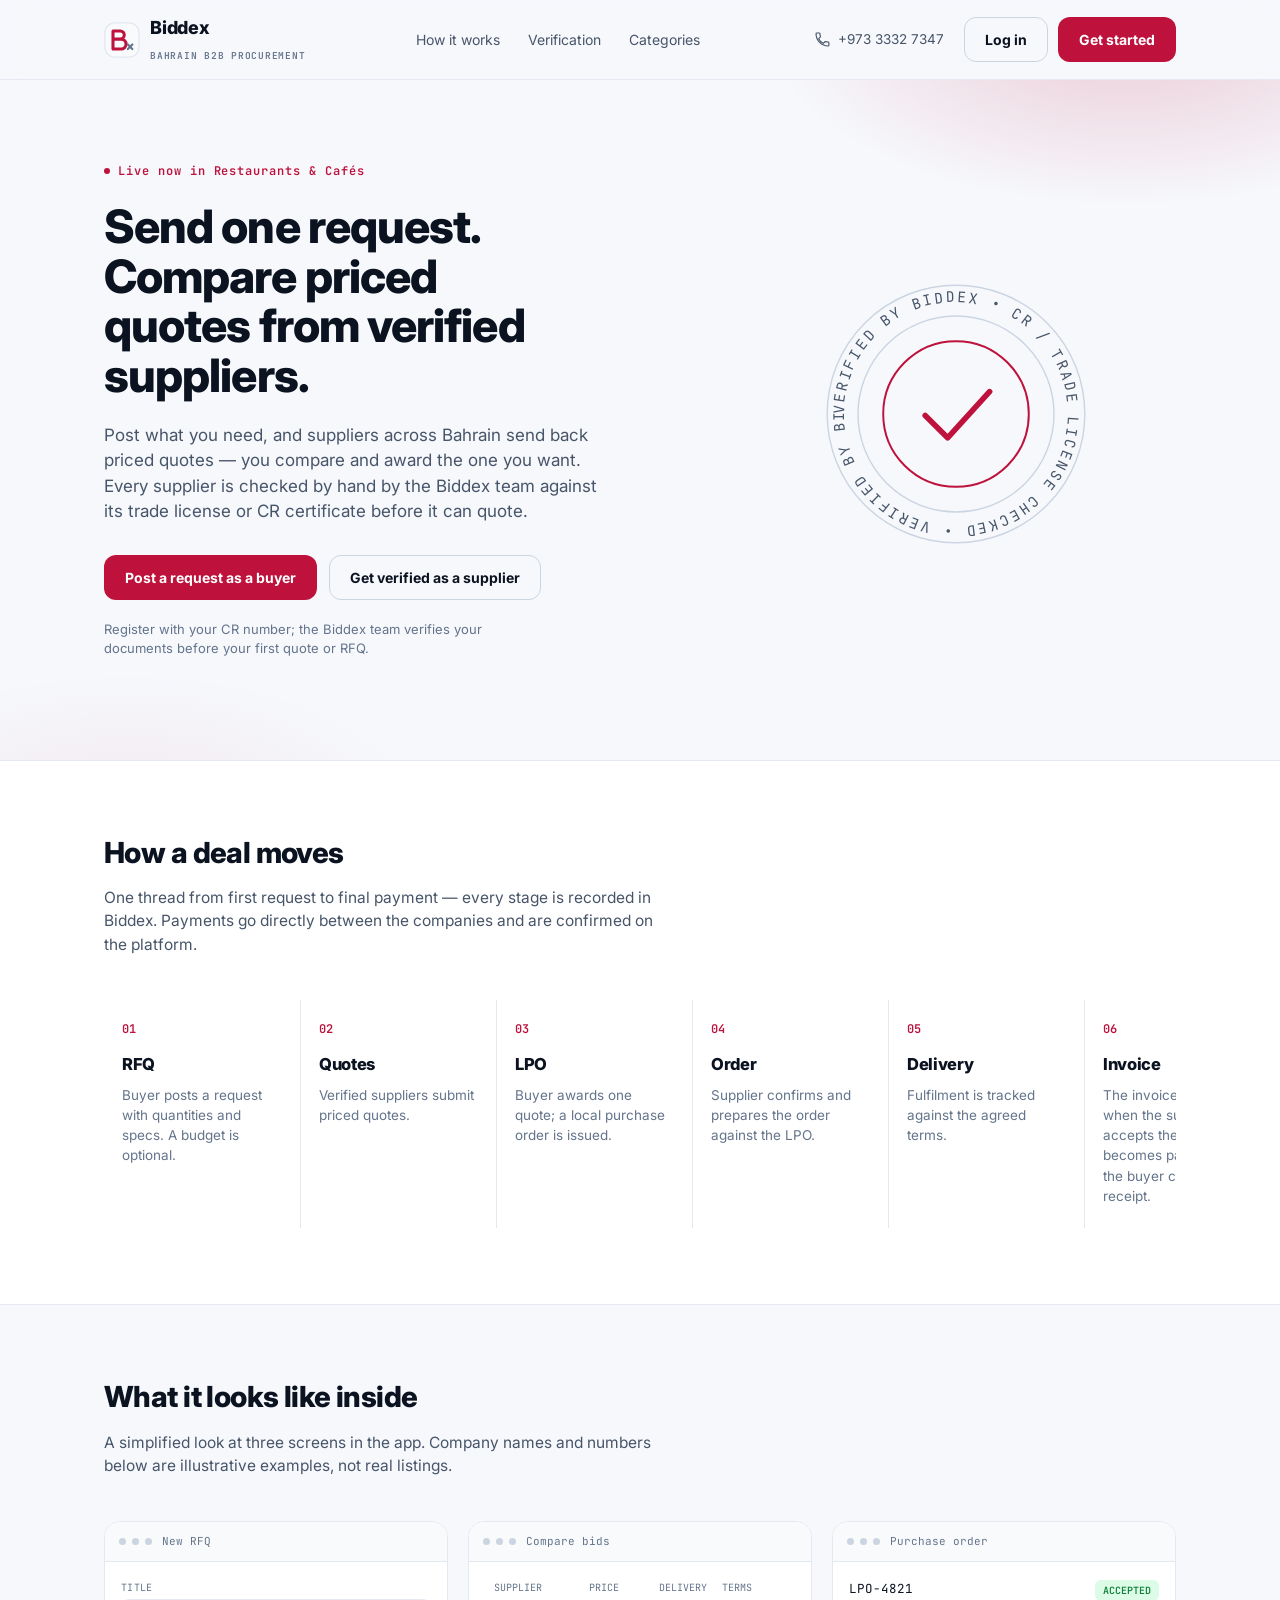
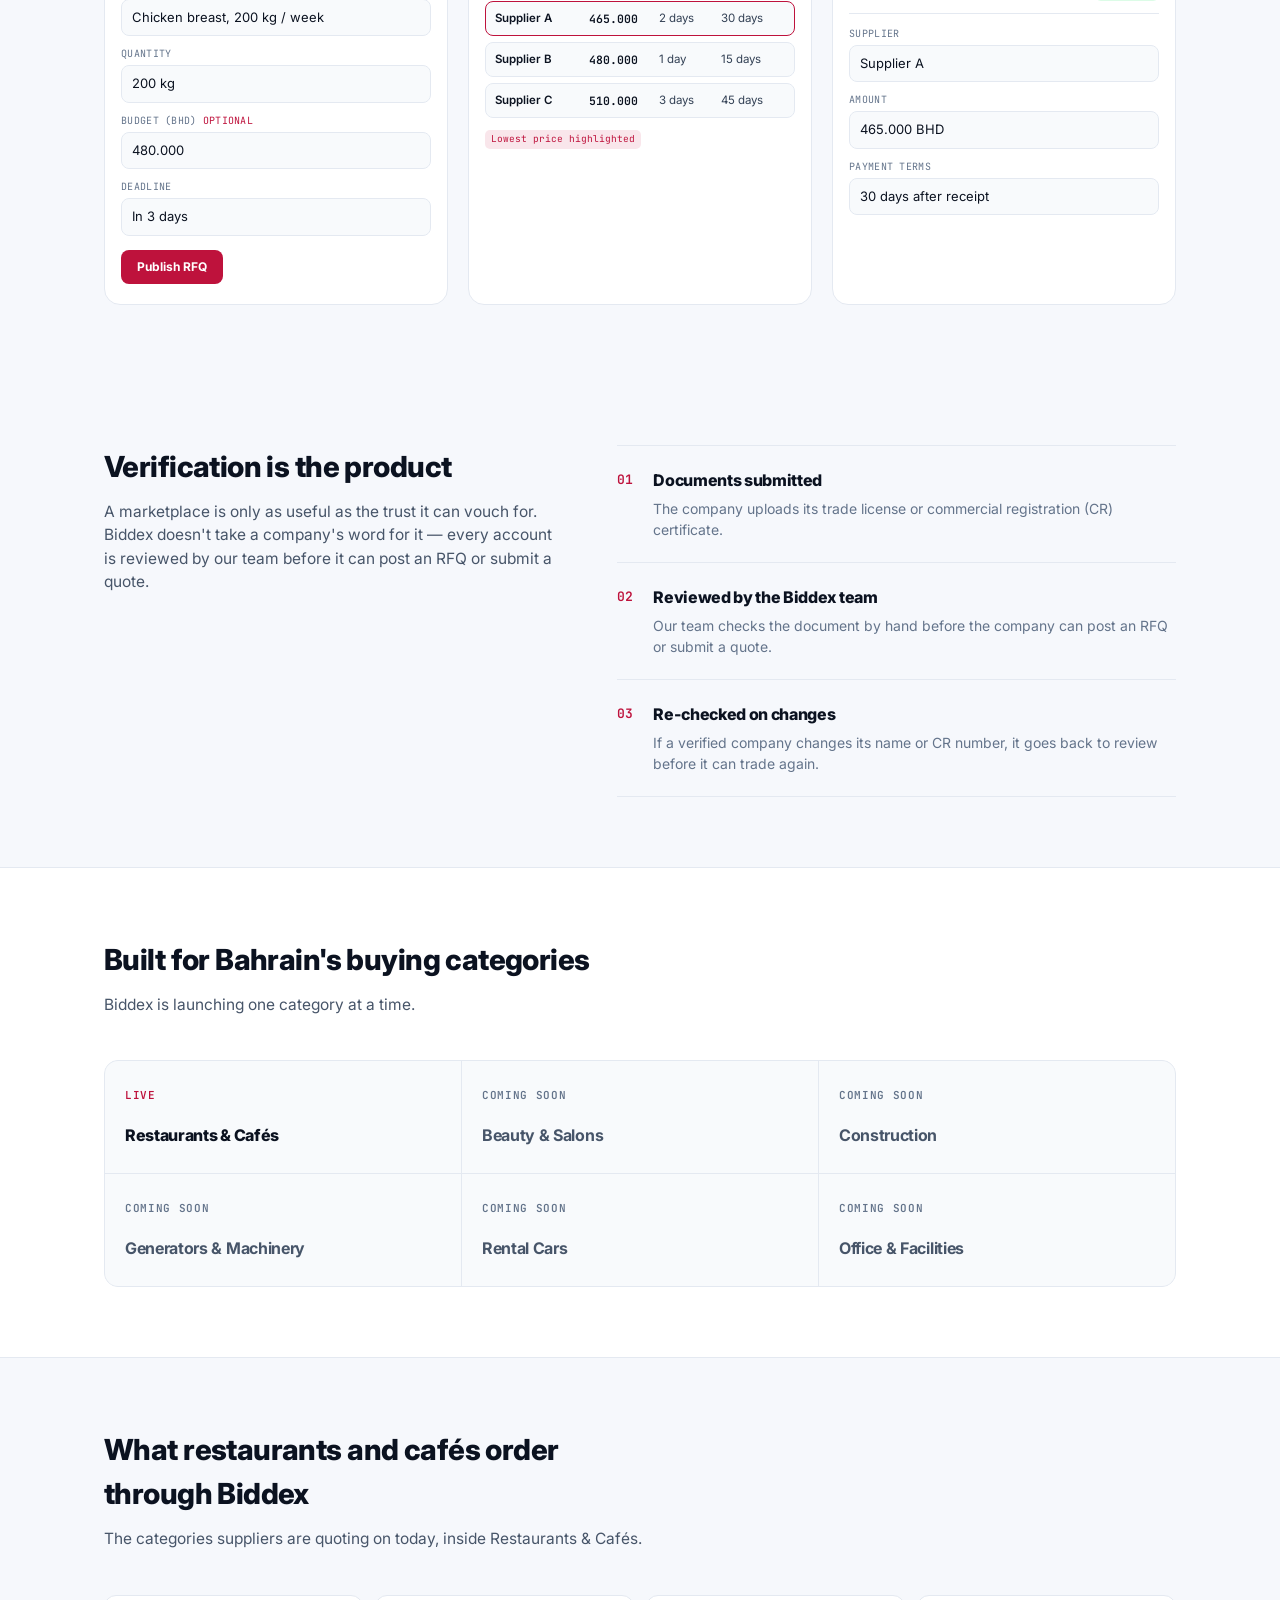
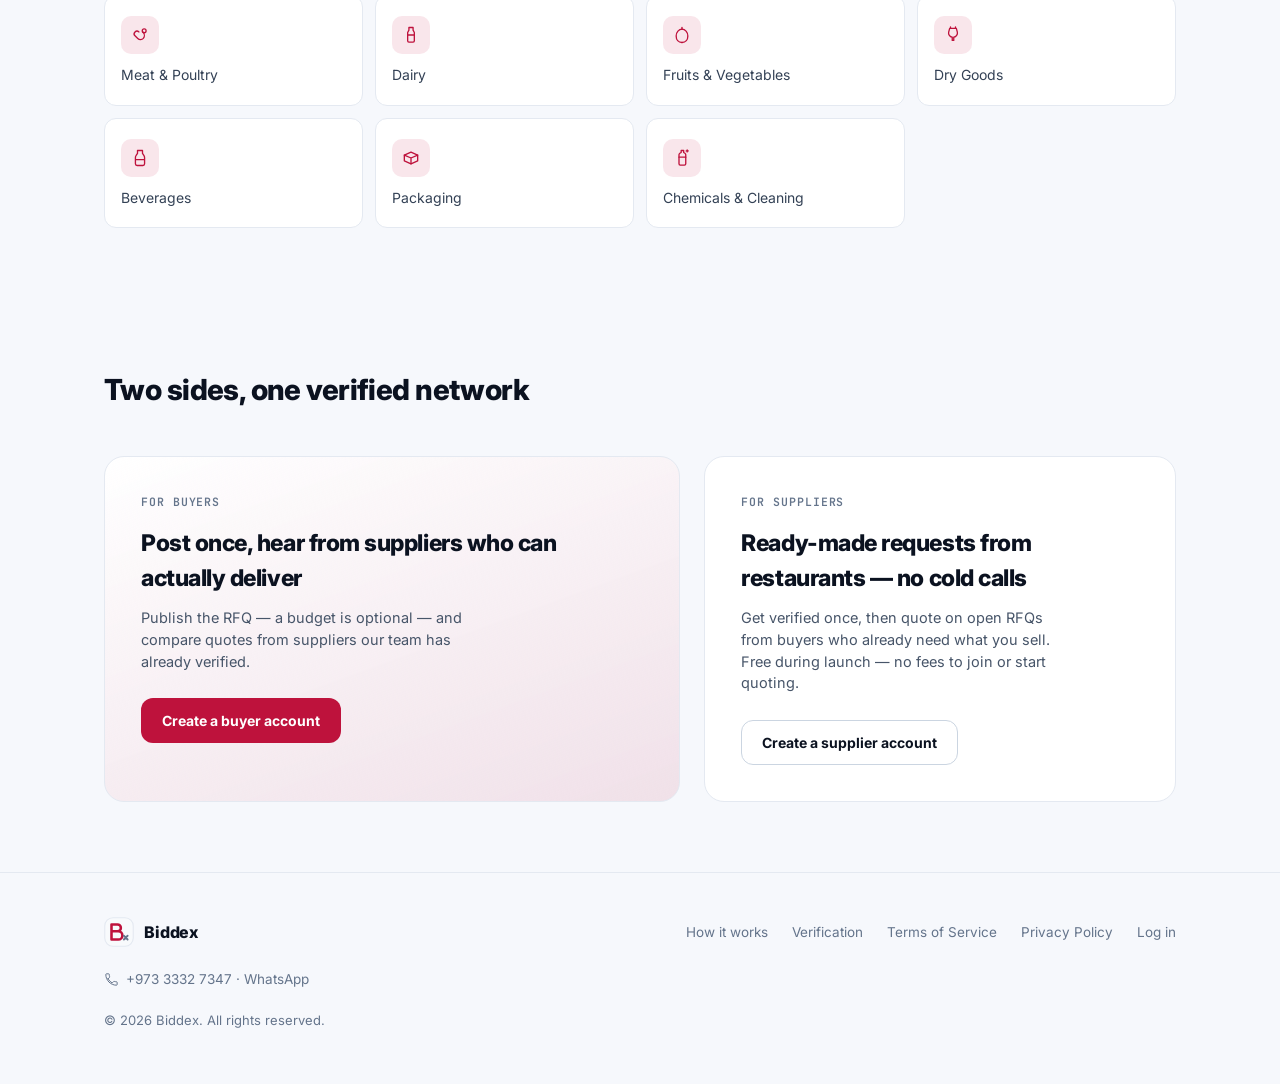
==== commit 9babb138: "Landing copy: optional budget, app-aligned categories, honest registration note Co-Authored-By: Clau" ====
--- a/index.html
+++ b/index.html
@@ -299,7 +299,7 @@
           <a class="btn btn-coral" href="https://app.biddex.online/">Post a request as a buyer</a>
           <a class="btn btn-ghost" href="https://app.biddex.online/">Get verified as a supplier</a>
         </div>
-        <p class="hero-note">No commercial registration required to create a company profile — document verification comes before your first quote or RFQ.</p>
+        <p class="hero-note">Register with your CR number; the Biddex team verifies your documents before your first quote or RFQ.</p>
       </div>
       <div class="seal-wrap">
         <div class="seal">
@@ -328,7 +328,7 @@
         <div class="flow-step">
           <div class="flow-num">01</div>
           <h3>RFQ</h3>
-          <p>Buyer posts a request with quantities, specs and a budget.</p>
+          <p>Buyer posts a request with quantities and specs. A budget is optional.</p>
         </div>
         <div class="flow-step">
           <div class="flow-num">02</div>
@@ -376,7 +376,7 @@
           <div class="mock-body">
             <div class="mock-field"><label>TITLE</label><div class="val">Chicken breast, 200 kg / week</div></div>
             <div class="mock-field"><label>QUANTITY</label><div class="val">200 kg</div></div>
-            <div class="mock-field"><label>BUDGET (BHD)</label><div class="val">480.000</div></div>
+            <div class="mock-field"><label>BUDGET (BHD)<i>OPTIONAL</i></label><div class="val">480.000</div></div>
             <div class="mock-field"><label>DEADLINE</label><div class="val">In 3 days</div></div>
             <span class="mock-btn">Publish RFQ</span>
           </div>
@@ -450,17 +450,25 @@
           <span class="cat-status live mono">LIVE</span>
           <h3>Restaurants &amp; Cafés</h3>
         </div>
-        <div class="cat">
+        <div class="cat soon">
           <span class="cat-status soon mono">COMING SOON</span>
-          <h3>Hotels &amp; Hospitality</h3>
-        </div>
-        <div class="cat">
+          <h3>Beauty &amp; Salons</h3>
+        </div>
+        <div class="cat soon">
           <span class="cat-status soon mono">COMING SOON</span>
-          <h3>Retail &amp; Supermarkets</h3>
-        </div>
-        <div class="cat">
+          <h3>Construction</h3>
+        </div>
+        <div class="cat soon">
           <span class="cat-status soon mono">COMING SOON</span>
-          <h3>Construction &amp; Facilities</h3>
+          <h3>Generators &amp; Machinery</h3>
+        </div>
+        <div class="cat soon">
+          <span class="cat-status soon mono">COMING SOON</span>
+          <h3>Rental Cars</h3>
+        </div>
+        <div class="cat soon">
+          <span class="cat-status soon mono">COMING SOON</span>
+          <h3>Office &amp; Facilities</h3>
         </div>
       </div>
     </div>
@@ -514,7 +522,7 @@
         <div class="role-card buyer">
           <span class="role-tag">FOR BUYERS</span>
           <h3>Post once, hear from suppliers who can actually deliver</h3>
-          <p>Set a budget, publish the RFQ, and compare quotes from suppliers our team has already verified.</p>
+          <p>Publish the RFQ — a budget is optional — and compare quotes from suppliers our team has already verified.</p>
           <a class="btn btn-coral" href="https://app.biddex.online/">Create a buyer account</a>
         </div>
         <div class="role-card supplier">
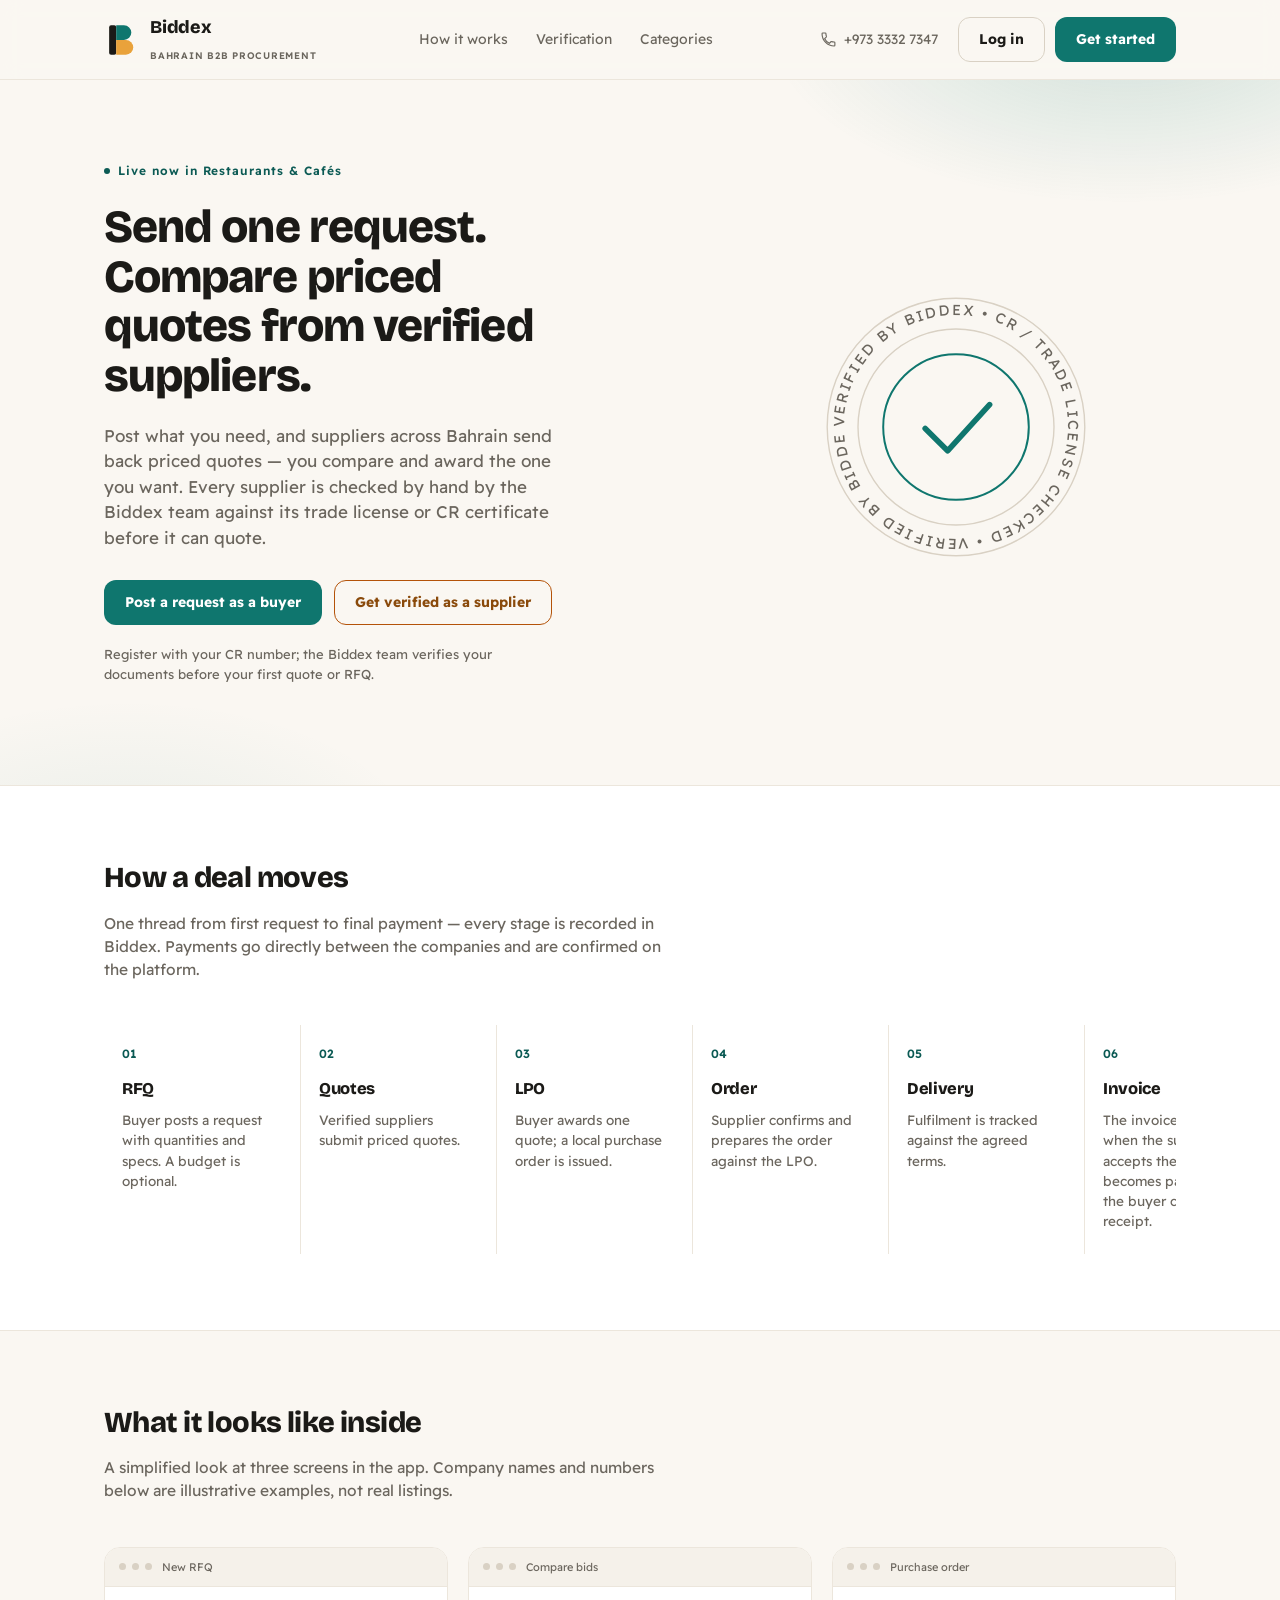
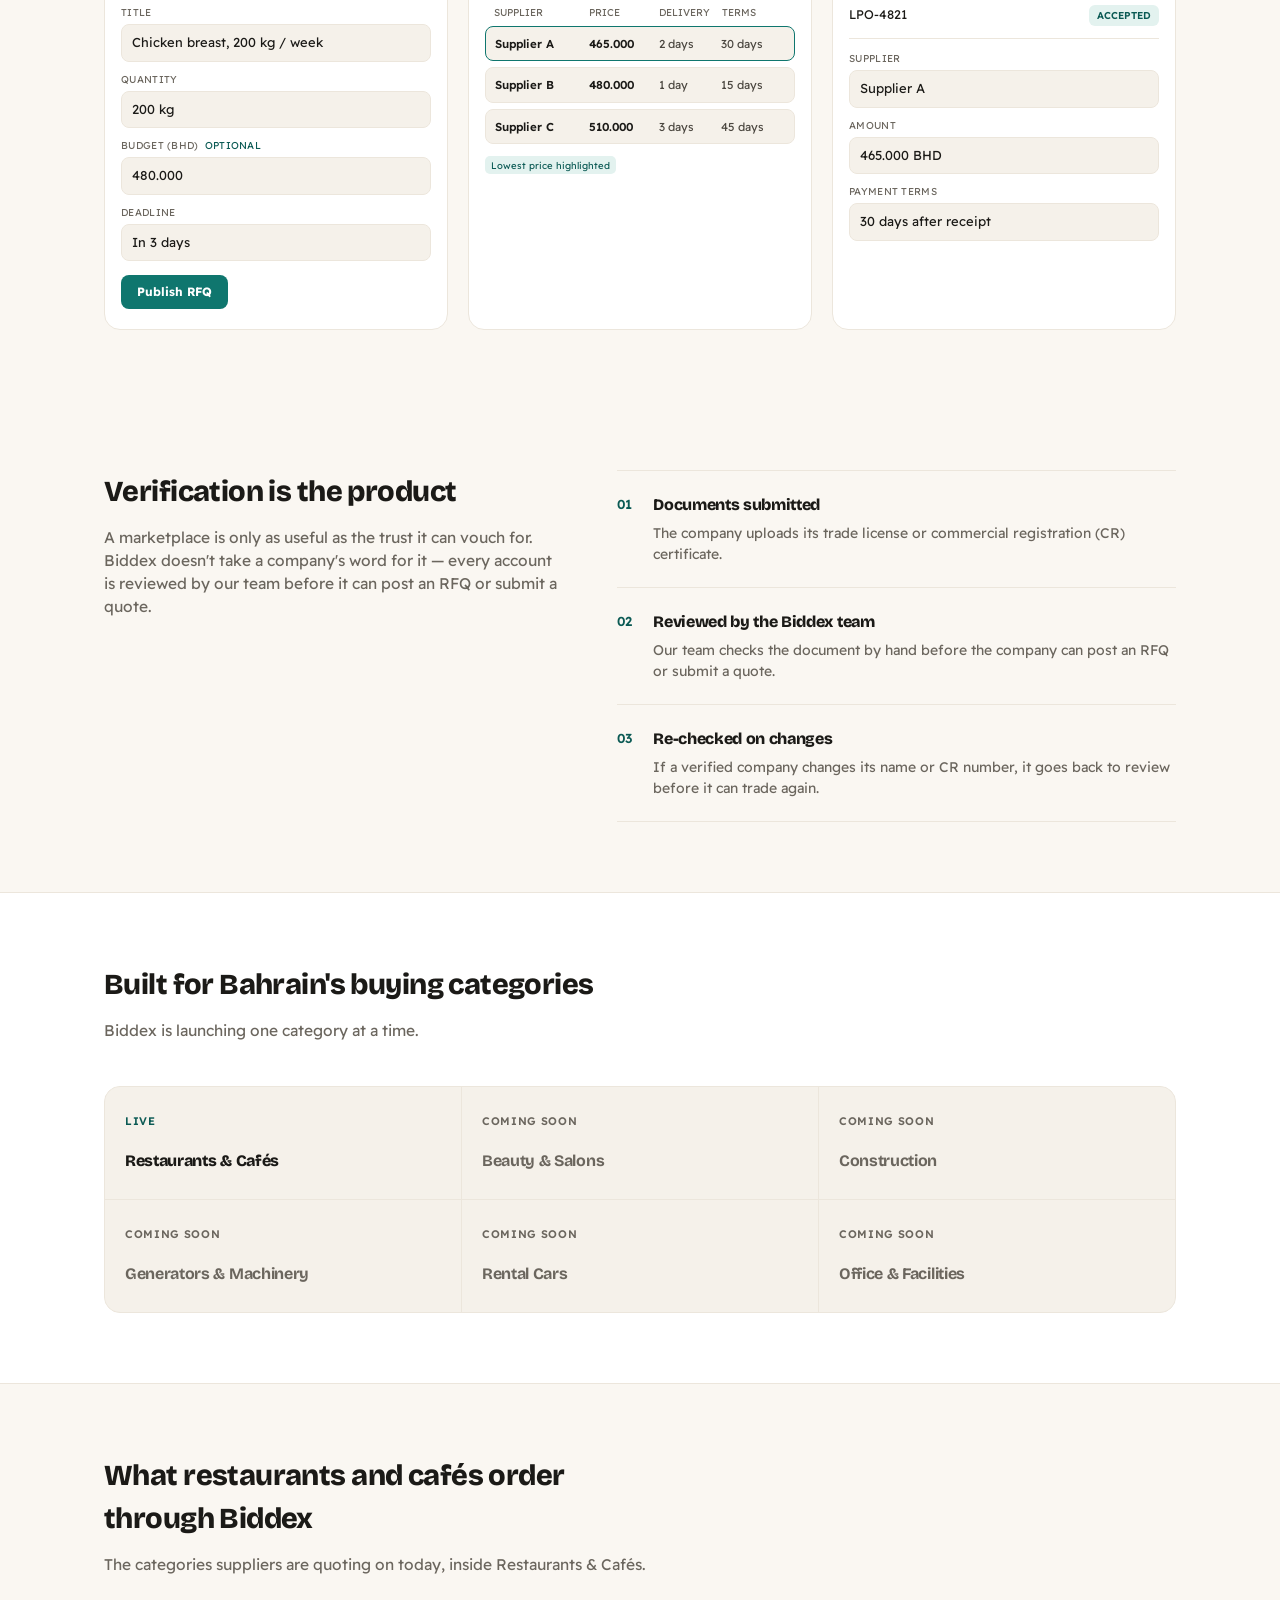
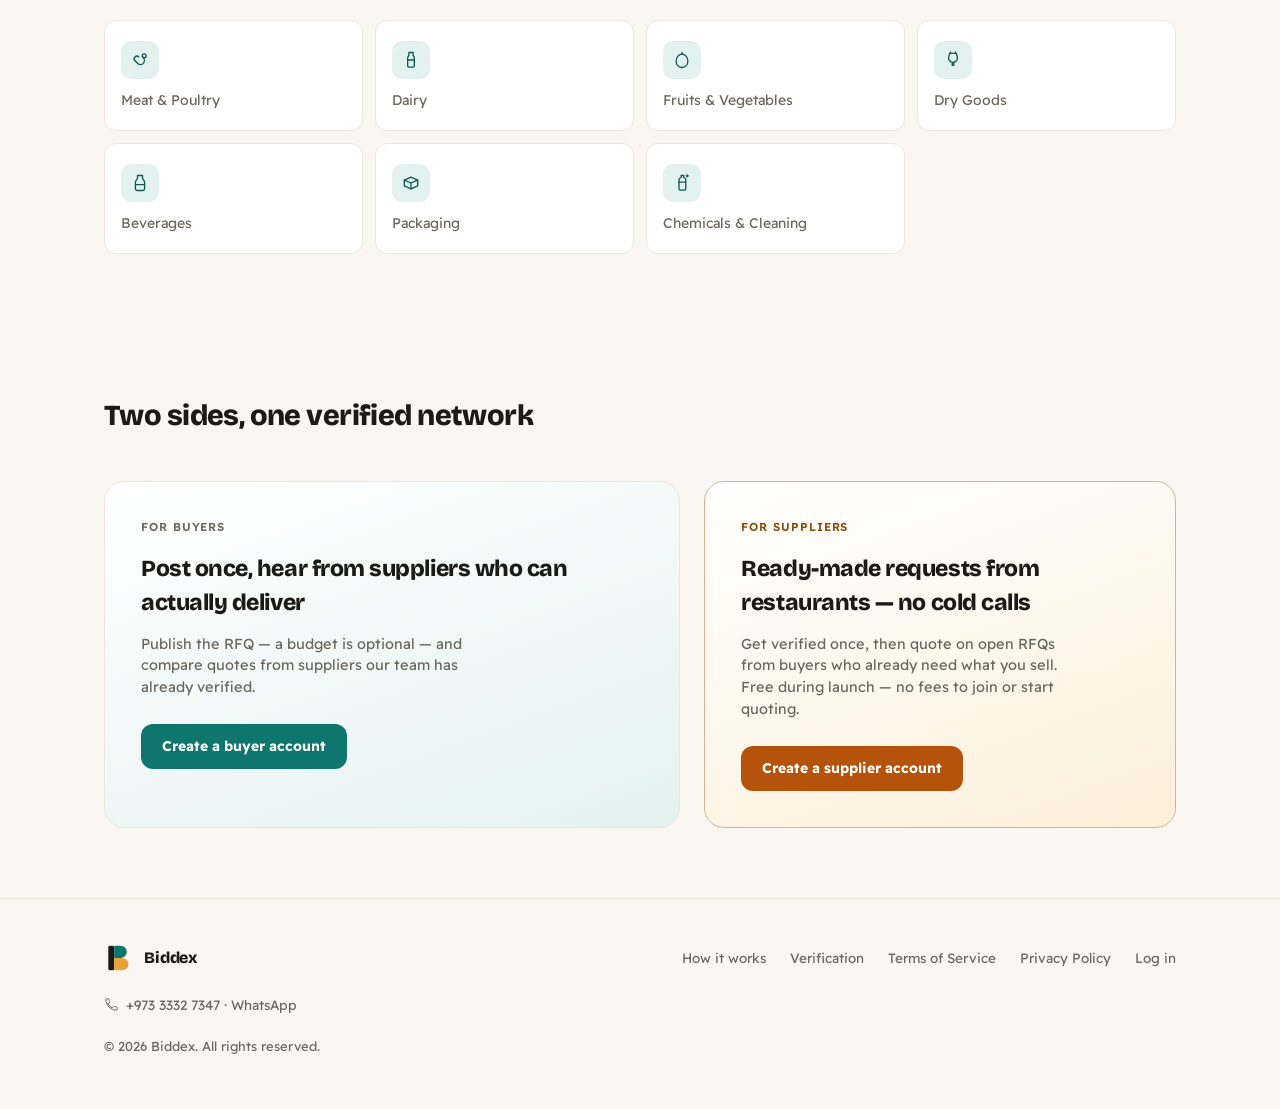
==== commit 9402837a: "Landing in the Mix 1 brand: tokens, fonts, logo, supplier amber, one-line Compare bids headers Co-Au" ====
--- a/index.html
+++ b/index.html
@@ -5,51 +5,63 @@
 <meta name="viewport" content="width=device-width, initial-scale=1, viewport-fit=cover">
 <title>Biddex — Verified B2B procurement for Bahrain</title>
 <meta name="description" content="Biddex is Bahrain's B2B procurement marketplace. Every company is checked by hand by the Biddex team against its trade license or CR certificate before its first quote.">
-<meta name="theme-color" content="#F6F8FC" media="(prefers-color-scheme: light)">
-<meta name="theme-color" content="#0A0E17" media="(prefers-color-scheme: dark)">
-<link rel="icon" type="image/png" sizes="192x192" href="icons/icon-192.png">
-<link rel="apple-touch-icon" href="icons/apple-touch-icon.png">
+<meta property="og:type" content="website">
+<meta property="og:site_name" content="Biddex">
+<meta property="og:url" content="https://biddex.online/">
+<meta property="og:title" content="Biddex — Verified B2B procurement for Bahrain">
+<meta property="og:description" content="Send one request. Compare priced quotes from verified suppliers in Bahrain. Every company is checked by hand before its first quote.">
+<meta property="og:image" content="https://biddex.online/og-image.png?v=2">
+<meta property="og:image:width" content="1200">
+<meta property="og:image:height" content="630">
+<meta property="og:image:alt" content="Biddex — send one request, compare priced quotes from verified suppliers">
+<meta name="twitter:card" content="summary_large_image">
+<meta name="twitter:title" content="Biddex — Verified B2B procurement for Bahrain">
+<meta name="twitter:description" content="Send one request. Compare priced quotes from verified suppliers in Bahrain.">
+<meta name="twitter:image" content="https://biddex.online/og-image.png?v=2">
+<meta name="theme-color" content="#FAF7F2" media="(prefers-color-scheme: light)">
+<meta name="theme-color" content="#141311" media="(prefers-color-scheme: dark)">
+<link rel="icon" type="image/png" sizes="192x192" href="icons/icon-192.png?v=2">
+<link rel="apple-touch-icon" href="icons/apple-touch-icon.png?v=2">
 <link rel="preconnect" href="https://fonts.googleapis.com">
 <link rel="preconnect" href="https://fonts.gstatic.com" crossorigin>
-<link href="https://fonts.googleapis.com/css2?family=Inter:wght@400;500;600;700;800&family=JetBrains+Mono:wght@500;600;700&display=swap" rel="stylesheet">
+<link href="https://fonts.googleapis.com/css2?family=Bricolage+Grotesque:wght@700;800&family=Readex+Pro:wght@400;500;600;700&display=swap" rel="stylesheet">
 <style>
-  /* Tokens mirror the app (Biddex-frontend): dark is the default here, light follows prefers-color-scheme. */
+  /* Tokens mirror the app "Mix 1" (PROJECT_CONTEXT 6.7): light is the default, dark follows prefers-color-scheme.
+     Accent = buyer teal; supplier blocks (.sup) switch to the supplier amber. */
   :root{
-    color-scheme:dark;
-    --acc:#BE123C;           /* brand crimson: fills and buttons */
-    --acc-tx:#FB7185;        /* crimson for small text on dark, where #BE123C is too dim */
-    --acc-soft:rgba(190,18,60,0.16);
-    --bg:#0A0E17; --panel:#111826; --inset:#0D1320; --sunken:#1B2434;
-    --bd:#1E293B; --bd2:#334155;
-    --tx:#F1F5F9; --tx2:#CBD5E1; --tx3:#94A3B8; --tx4:#64748B;
-    --ok:#4ADE80; --ok-soft:rgba(74,222,128,0.12);
-    --radius:14px;
-    font-family:'Inter', system-ui, sans-serif;
-  }
-  @media (prefers-color-scheme: light){
+    color-scheme:light;
+    --bg:#FAF7F2; --panel:#FFFFFF; --tx:#1B1A17; --tx2:#6B665E; --line:#ECE6DC;
+    --acc:#0F766E; --acc-soft:#E3F2EF; --acc-ink:#0B5A54; --on-acc:#FFFFFF; --logo-base:#1B1A17;
+    --inset:#F5F1EA; --sunken:#EFE9E0; --bd2:#D9D1C4;
+    --bd:var(--line); --tx3:var(--tx2); --tx4:var(--tx2); --tx-body:#4A463F;
+    --acc-tx:var(--acc-ink); --ok:var(--acc-ink); --ok-soft:var(--acc-soft);
+    --radius:16px;
+    font-family:'Readex Pro', system-ui, sans-serif;
+  }
+  .sup{--acc:#B45309; --acc-soft:#FCEFD9; --acc-ink:#8A4A0B; --on-acc:#FFFFFF;}
+  @media (prefers-color-scheme: dark){
     :root{
-      color-scheme:light;
-      --acc-tx:#BE123C; --acc-soft:rgba(190,18,60,0.1);
-      --bg:#F6F8FC; --panel:#FFFFFF; --inset:#F8FAFC; --sunken:#EEF2F8;
-      --bd:#E4E9F1; --bd2:#CBD5E1;
-      --tx:#0B1220; --tx2:#334155; --tx3:#475569; --tx4:#64748B;
-      --ok:#15803D; --ok-soft:#DCFCE7;
+      color-scheme:dark;
+      --bg:#141311; --panel:#1D1B18; --tx:#F3EFE8; --tx2:#A59E92; --line:#2E2A25;
+      --acc:#34B3A2; --acc-soft:#16312D; --acc-ink:#8FE0D3; --on-acc:#0B1F1C; --logo-base:#FAF7F2;
+      --inset:#181614; --sunken:#26221E; --bd2:#3D3730; --tx-body:#CFC8BC;
     }
+    .sup{--acc:#F0A24A; --acc-soft:#3A2A14; --acc-ink:#F6C98A; --on-acc:#2A1805;}
   }
   *{box-sizing:border-box;}
   html{scroll-behavior:smooth;}
   body{
     margin:0;
     background:var(--bg);
-    color:var(--tx2);
+    color:var(--tx-body);
     line-height:1.5;
     -webkit-font-smoothing:antialiased;
   }
   img,svg{max-width:100%;display:block;}
   a{color:inherit;}
   .wrap{max-width:1120px;margin:0 auto;padding:0 24px;}
-  h1,h2,h3{font-family:'Inter', sans-serif;font-weight:800;color:var(--tx);margin:0;letter-spacing:-0.02em;}
-  .mono{font-family:'JetBrains Mono', ui-monospace, monospace;}
+  h1,h2,h3{font-family:'Bricolage Grotesque','Readex Pro',sans-serif;font-weight:800;color:var(--tx);margin:0;letter-spacing:-0.02em;}
+  .mono{font-variant-numeric:tabular-nums;}
 
   /* ---------- nav ---------- */
   header{
@@ -61,17 +73,20 @@
   .nav{display:flex;align-items:center;justify-content:space-between;padding:14px 24px;}
   .brand{display:flex;align-items:center;gap:10px;text-decoration:none;}
   .brand-mark{width:36px;height:36px;flex-shrink:0;}
-  .brand-word{font-weight:800;font-size:18px;color:var(--tx);letter-spacing:-0.01em;}
-  .brand-tag{font-family:'JetBrains Mono', monospace;font-size:9.5px;font-weight:600;letter-spacing:0.08em;color:var(--tx4);margin-top:1px;}
+  .brand-word{font-family:'Bricolage Grotesque','Readex Pro',sans-serif;font-weight:800;font-size:18px;color:var(--tx);letter-spacing:-0.01em;}
+  .brand-tag{font-family:inherit;font-variant-numeric:tabular-nums;font-size:9.5px;font-weight:600;letter-spacing:0.08em;color:var(--tx4);margin-top:1px;}
   .nav-links{display:flex;align-items:center;gap:28px;}
   .nav-links a{font-size:14px;color:var(--tx3);text-decoration:none;}
   .nav-links a:hover{color:var(--tx);}
   .btn{
     display:inline-flex;align-items:center;justify-content:center;
-    border-radius:12px;font-size:14px;font-weight:700;font-family:'Inter';
+    border-radius:12px;font-size:14px;font-weight:700;font-family:inherit;
     padding:11px 20px;text-decoration:none;border:1px solid transparent;cursor:pointer;
   }
-  .btn-coral{background:var(--acc);color:#fff;}
+  .btn-coral{background:var(--acc);color:var(--on-acc);}
+  .btn-sup{background:var(--acc);color:var(--on-acc);}
+  .btn-sup:hover{filter:brightness(1.1);}
+  .btn-ghost.sup{border-color:var(--acc);color:var(--acc-ink);}
   .btn-coral:hover{filter:brightness(1.12);}
   .btn-ghost{border-color:var(--bd2);color:var(--tx);}
   .btn-ghost:hover{border-color:var(--tx3);}
@@ -80,13 +95,13 @@
   .hero{
     padding:76px 0 88px;
     background:
-      radial-gradient(600px 300px at 88% -8%, rgba(190,18,60,0.20), transparent 60%),
-      radial-gradient(500px 260px at 10% 110%, rgba(190,18,60,0.07), transparent 60%);
+      radial-gradient(600px 300px at 88% -8%, color-mix(in srgb, var(--acc) 18%, transparent), transparent 60%),
+      radial-gradient(500px 260px at 10% 110%, color-mix(in srgb, var(--acc) 7%, transparent), transparent 60%);
   }
   .hero-grid{display:grid;grid-template-columns:1.05fr 0.8fr;gap:56px;align-items:center;}
   .eyebrow{
     display:inline-flex;align-items:center;gap:8px;
-    font-size:12px;font-weight:600;letter-spacing:0.08em;color:var(--acc-tx);font-family:'JetBrains Mono';
+    font-size:12px;font-weight:600;letter-spacing:0.08em;color:var(--acc-tx);font-family:inherit;font-variant-numeric:tabular-nums;
     margin-bottom:22px;
   }
   .eyebrow::before{content:'';width:6px;height:6px;border-radius:50%;background:var(--acc-tx);}
@@ -99,7 +114,7 @@
   .seal-wrap{display:flex;justify-content:center;}
   .seal{width:280px;height:280px;position:relative;}
   .seal svg{width:100%;height:100%;}
-  .seal-ring-text{font-family:'JetBrains Mono';font-size:10.4px;letter-spacing:0.14em;fill:var(--tx3);}
+  .seal-ring-text{font-family:inherit;font-variant-numeric:tabular-nums;font-size:10.4px;letter-spacing:0.14em;fill:var(--tx3);}
 
   /* ---------- flow section ---------- */
   section{padding:70px 0;}
@@ -114,7 +129,7 @@
     border-left:1px solid var(--bd);
   }
   .flow-step:first-child{border-left:none;}
-  .flow-num{font-family:'JetBrains Mono';font-size:12px;font-weight:600;color:var(--acc-tx);margin-bottom:14px;}
+  .flow-num{font-family:inherit;font-variant-numeric:tabular-nums;font-size:12px;font-weight:600;color:var(--acc-tx);margin-bottom:14px;}
   .flow-step h3{font-size:16.5px;margin-bottom:8px;}
   .flow-step p{font-size:13.5px;color:var(--tx4);margin:0;line-height:1.5;}
 
@@ -122,7 +137,7 @@
   .verify-grid{display:grid;grid-template-columns:0.9fr 1.1fr;gap:56px;align-items:start;}
   .check-list{border-top:1px solid var(--bd);}
   .check-row{display:flex;gap:16px;padding:22px 0;border-bottom:1px solid var(--bd);}
-  .check-idx{font-family:'JetBrains Mono';font-size:13px;font-weight:600;color:var(--acc-tx);padding-top:2px;flex-shrink:0;width:20px;}
+  .check-idx{font-family:inherit;font-variant-numeric:tabular-nums;font-size:13px;font-weight:600;color:var(--acc-tx);padding-top:2px;flex-shrink:0;width:20px;}
   .check-row h3{font-size:16px;margin-bottom:6px;}
   .check-row p{font-size:14px;color:var(--tx4);margin:0;}
 
@@ -130,7 +145,7 @@
   .cat-grid{display:grid;grid-template-columns:repeat(3,1fr);gap:1px;background:var(--bd);border:1px solid var(--bd);border-radius:var(--radius);overflow:hidden;}
   .cat{background:var(--inset);padding:26px 20px;min-height:112px;display:flex;flex-direction:column;justify-content:space-between;}
   .cat.soon h3{color:var(--tx3);font-weight:700;}
-  .cat-status{font-size:11px;font-weight:600;font-family:'JetBrains Mono';letter-spacing:0.06em;}
+  .cat-status{font-size:11px;font-weight:600;font-family:inherit;font-variant-numeric:tabular-nums;letter-spacing:0.06em;}
   .cat-status.live{color:var(--acc-tx);}
   .cat-status.soon{color:var(--tx4);}
   .cat h3{font-size:16px;margin-top:14px;}
@@ -159,17 +174,17 @@
     border-bottom:1px solid var(--bd);background:var(--inset);
   }
   .mock-dot{width:7px;height:7px;border-radius:50%;background:var(--bd2);}
-  .mock-title{font-family:'JetBrains Mono';font-size:11px;color:var(--tx4);margin-left:4px;}
+  .mock-title{font-family:inherit;font-variant-numeric:tabular-nums;font-size:11px;color:var(--tx4);margin-left:4px;}
   .mock-body{padding:18px 16px 20px;display:flex;flex-direction:column;gap:10px;flex:1;}
   .mock-field{display:flex;flex-direction:column;gap:4px;}
-  .mock-field label{font-size:10px;font-family:'JetBrains Mono';color:var(--tx4);letter-spacing:0.03em;}
+  .mock-field label{font-size:10px;font-family:inherit;font-variant-numeric:tabular-nums;color:var(--tx4);letter-spacing:0.03em;}
   .mock-field label i{font-style:normal;color:var(--acc-tx);margin-left:6px;}
   .mock-field .val{
     background:var(--inset);border:1px solid var(--bd);border-radius:8px;
     padding:8px 10px;font-size:13px;color:var(--tx);
   }
   .mock-btn{
-    margin-top:4px;align-self:flex-start;background:var(--acc);color:#fff;
+    margin-top:4px;align-self:flex-start;background:var(--acc);color:var(--on-acc);
     font-size:12px;font-weight:700;border-radius:8px;padding:8px 16px;
   }
   .mock-table{display:flex;flex-direction:column;gap:6px;font-size:11.5px;}
@@ -178,18 +193,18 @@
     padding:8px 9px;border-radius:8px;background:var(--inset);border:1px solid var(--bd);
     align-items:center;
   }
-  .mock-row.head{background:transparent;border:none;color:var(--tx4);font-family:'JetBrains Mono';font-size:10px;padding:0 9px;}
+  .mock-row.head{background:transparent;border:none;color:var(--tx4);font-family:inherit;font-variant-numeric:tabular-nums;font-size:10px;padding:0 9px;white-space:nowrap;letter-spacing:0;}
   .mock-row.best{border-color:var(--acc);}
   .mock-row .co{color:var(--tx);font-weight:600;}
-  .mock-row .price{font-family:'JetBrains Mono';color:var(--tx);font-weight:600;}
+  .mock-row .price{font-family:inherit;font-variant-numeric:tabular-nums;color:var(--tx);font-weight:600;}
   .mock-tag{
-    display:inline-block;margin-top:2px;font-size:9.5px;font-family:'JetBrains Mono';
+    display:inline-block;margin-top:2px;font-size:9.5px;font-family:inherit;font-variant-numeric:tabular-nums;
     color:var(--acc-tx);background:var(--acc-soft);border-radius:5px;padding:2px 6px;align-self:flex-start;
   }
   .mock-lpo-head{display:flex;justify-content:space-between;align-items:flex-start;}
-  .mock-lpo-id{font-family:'JetBrains Mono';font-size:12.5px;color:var(--tx);}
+  .mock-lpo-id{font-family:inherit;font-variant-numeric:tabular-nums;font-size:12.5px;color:var(--tx);}
   .mock-status{
-    font-family:'JetBrains Mono';font-size:10px;font-weight:600;color:var(--ok);
+    font-family:inherit;font-variant-numeric:tabular-nums;font-size:10px;font-weight:600;color:var(--ok);
     background:var(--ok-soft);border-radius:6px;padding:3px 8px;
   }
   .mock-divider{border-top:1px solid var(--bd);margin:2px 0;}
@@ -220,10 +235,11 @@
     border:1px solid var(--bd);
   }
   .role-card.buyer{background:linear-gradient(160deg,var(--panel),var(--acc-soft));}
-  .role-card.supplier{background:var(--panel);}
+  .role-card.supplier{background:linear-gradient(160deg,var(--panel),var(--acc-soft));border-color:color-mix(in srgb, var(--acc) 35%, var(--bd));}
+  .role-card.supplier .role-tag{color:var(--acc-ink);}
   .role-card h3{font-size:23px;margin-bottom:12px;}
   .role-card p{color:var(--tx3);font-size:14.5px;margin:0 0 26px;max-width:36ch;}
-  .role-tag{font-family:'JetBrains Mono';font-size:11.5px;font-weight:600;letter-spacing:0.08em;color:var(--tx4);margin-bottom:16px;display:block;}
+  .role-tag{font-family:inherit;font-variant-numeric:tabular-nums;font-size:11.5px;font-weight:600;letter-spacing:0.08em;color:var(--tx4);margin-bottom:16px;display:block;}
 
   /* ---------- footer ---------- */
   footer{border-top:1px solid var(--bd);padding:44px 0 40px;}
@@ -246,11 +262,37 @@
     .nav-links{display:none;}
     .contact-link{display:none;}
     .wa-fab{display:flex;}
+    /* the floating WhatsApp button sits over the bottom-right corner: keep the last content clear of it */
+    footer{padding-bottom:calc(96px + env(safe-area-inset-bottom, 0px));}
+  }
+  @media (max-width:640px){
+    .wrap{padding:0 16px;}
+    .nav{padding:10px 16px;}
+    .nav .btn{padding:9px 14px;font-size:13px;}
+    .brand-tag{display:none;}
+    /* first screen: headline, both buttons and the note fit at 375x667 */
+    .seal-wrap{display:none;}
+    .hero{padding:26px 0 40px;}
+    .hero-grid{gap:0;}
+    .eyebrow{margin-bottom:12px;}
+    .hero h1{font-size:28px;line-height:1.12;}
+    .hero p.lede{font-size:15px;margin:12px 0 20px;}
+    .hide-sm{display:none;}
+    .hero-ctas{flex-direction:column;gap:10px;}
+    .hero-ctas .btn{width:100%;}
+    .hero-note{font-size:12px;margin-top:14px;}
+    section{padding:52px 0;}
   }
   @media (max-width:420px){
     .cat-grid{grid-template-columns:1fr;}
     .supply-grid{grid-template-columns:1fr;}
-    .mock-row{grid-template-columns:1fr 1fr;row-gap:2px;}
+  }
+  /* Touch, as in the app: no 300ms delay, no grey flash on tap, pressed feedback on touch screens only. */
+  body{-webkit-tap-highlight-color:transparent;padding-left:env(safe-area-inset-left, 0px);padding-right:env(safe-area-inset-right, 0px);}
+  a, button, summary, [onclick]{touch-action:manipulation;}
+  @media (pointer: coarse){
+    .btn, .wa-fab{transition:transform .12s ease;}
+    .btn:active, .wa-fab:active{transform:scale(0.97);}
   }
   @media (prefers-reduced-motion: reduce){
     html{scroll-behavior:auto;}
@@ -263,7 +305,7 @@
 <header>
   <div class="wrap nav">
     <a class="brand" href="#top">
-      <svg class="brand-mark" viewBox="0 0 40 40" fill="none" role="img" aria-label="Biddex"><rect x="1" y="1" width="38" height="38" rx="11" style="fill:var(--inset);stroke:var(--bd);" stroke-width="1.5"/><path d="M10 10V30M10 10H18a4.5 4.5 0 0 1 0 9H10M10 19H19a5.5 5.5 0 0 1 0 11H10" style="stroke:var(--acc);" stroke-width="3.4" stroke-linecap="round" stroke-linejoin="round"/><path d="M26.5 25l5 5M31.5 25l-5 5" style="stroke:var(--tx4);" stroke-width="2.4" stroke-linecap="round"/></svg>
+      <svg class="brand-mark" viewBox="0 0 56 56" role="img" aria-label="Biddex"><rect x="8" y="5" width="11" height="46" rx="3" style="fill:var(--logo-base);"/><path d="M19 5 H31 a11.5 11.5 0 0 1 0 23 H19 Z" fill="#0F766E"/><path d="M19 28 H34 a11.5 11.5 0 0 1 0 23 H19 Z" fill="#E9A23B"/></svg>
       <span>
         <span class="brand-word" style="display:block;">Biddex</span>
         <span class="brand-tag">BAHRAIN B2B PROCUREMENT</span>
@@ -280,8 +322,8 @@
         +973 3332 7347
       </a>
       <div style="display:flex;gap:10px;">
-        <a class="btn btn-ghost" href="https://app.biddex.online/">Log in</a>
-        <a class="btn btn-coral" href="https://app.biddex.online/">Get started</a>
+        <a class="btn btn-ghost" href="https://app.biddex.online/#/login">Log in</a>
+        <a class="btn btn-coral" href="https://app.biddex.online/#/register?role=buyer">Get started</a>
       </div>
     </div>
   </div>
@@ -294,10 +336,10 @@
       <div>
         <span class="eyebrow">Live now in Restaurants &amp; Cafés</span>
         <h1>Send one request. Compare priced quotes from verified suppliers.</h1>
-        <p class="lede">Post what you need, and suppliers across Bahrain send back priced quotes — you compare and award the one you want. Every supplier is checked by hand by the Biddex team against its trade license or CR certificate before it can quote.</p>
+        <p class="lede">Post what you need, and suppliers across Bahrain send back priced quotes — you compare and award the one you want. <span class="hide-sm">Every supplier is checked by hand by the Biddex team against its trade license or CR certificate before it can quote.</span></p>
         <div class="hero-ctas">
-          <a class="btn btn-coral" href="https://app.biddex.online/">Post a request as a buyer</a>
-          <a class="btn btn-ghost" href="https://app.biddex.online/">Get verified as a supplier</a>
+          <a class="btn btn-coral" href="https://app.biddex.online/#/register?role=buyer">Post a request as a buyer</a>
+          <a class="btn btn-ghost sup" href="https://app.biddex.online/#/register?role=supplier">Get verified as a supplier</a>
         </div>
         <p class="hero-note">Register with your CR number; the Biddex team verifies your documents before your first quote or RFQ.</p>
       </div>
@@ -523,13 +565,13 @@
           <span class="role-tag">FOR BUYERS</span>
           <h3>Post once, hear from suppliers who can actually deliver</h3>
           <p>Publish the RFQ — a budget is optional — and compare quotes from suppliers our team has already verified.</p>
-          <a class="btn btn-coral" href="https://app.biddex.online/">Create a buyer account</a>
-        </div>
-        <div class="role-card supplier">
+          <a class="btn btn-coral" href="https://app.biddex.online/#/register?role=buyer">Create a buyer account</a>
+        </div>
+        <div class="role-card supplier sup">
           <span class="role-tag">FOR SUPPLIERS</span>
           <h3>Ready-made requests from restaurants — no cold calls</h3>
           <p>Get verified once, then quote on open RFQs from buyers who already need what you sell. Free during launch — no fees to join or start quoting.</p>
-          <a class="btn btn-ghost" href="https://app.biddex.online/">Create a supplier account</a>
+          <a class="btn btn-sup" href="https://app.biddex.online/#/register?role=supplier">Create a supplier account</a>
         </div>
       </div>
     </div>
@@ -541,7 +583,7 @@
   <div class="wrap">
     <div class="foot-row">
       <a class="brand" href="#top">
-        <svg class="brand-mark" style="width:30px;height:30px;" viewBox="0 0 40 40" fill="none" role="img" aria-label="Biddex"><rect x="1" y="1" width="38" height="38" rx="11" style="fill:var(--inset);stroke:var(--bd);" stroke-width="1.5"/><path d="M10 10V30M10 10H18a4.5 4.5 0 0 1 0 9H10M10 19H19a5.5 5.5 0 0 1 0 11H10" style="stroke:var(--acc);" stroke-width="3.4" stroke-linecap="round" stroke-linejoin="round"/><path d="M26.5 25l5 5M31.5 25l-5 5" style="stroke:var(--tx4);" stroke-width="2.4" stroke-linecap="round"/></svg>
+        <svg class="brand-mark" style="width:30px;height:30px;" viewBox="0 0 56 56" role="img" aria-label="Biddex"><rect x="8" y="5" width="11" height="46" rx="3" style="fill:var(--logo-base);"/><path d="M19 5 H31 a11.5 11.5 0 0 1 0 23 H19 Z" fill="#0F766E"/><path d="M19 28 H34 a11.5 11.5 0 0 1 0 23 H19 Z" fill="#E9A23B"/></svg>
         <span class="brand-word" style="font-size:16px;">Biddex</span>
       </a>
       <div class="foot-links">
@@ -549,7 +591,7 @@
         <a href="#verification">Verification</a>
         <a href="/terms.html">Terms of Service</a>
         <a href="/privacy.html">Privacy Policy</a>
-        <a href="https://app.biddex.online/">Log in</a>
+        <a href="https://app.biddex.online/#/login">Log in</a>
       </div>
     </div>
     <a class="foot-contact" href="https://wa.me/97333327347" target="_blank" rel="noopener" style="margin-top:22px;">
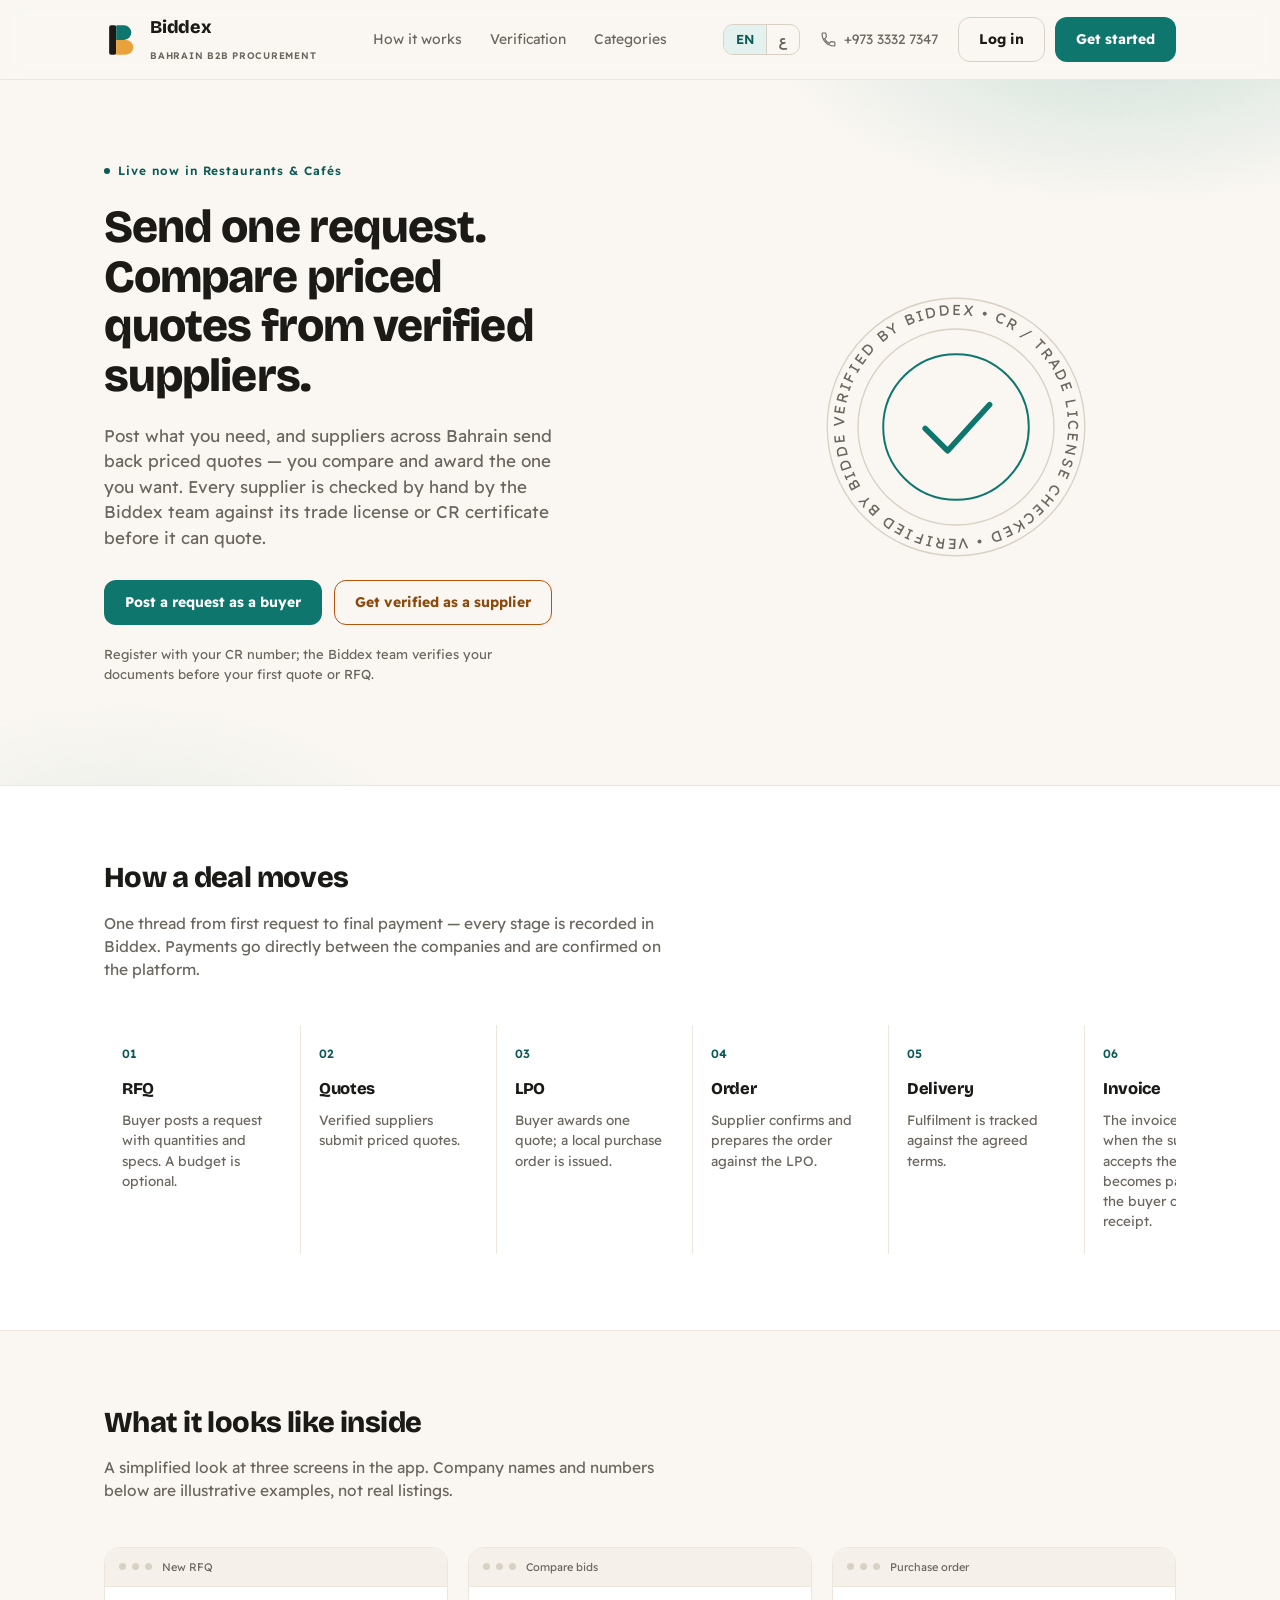
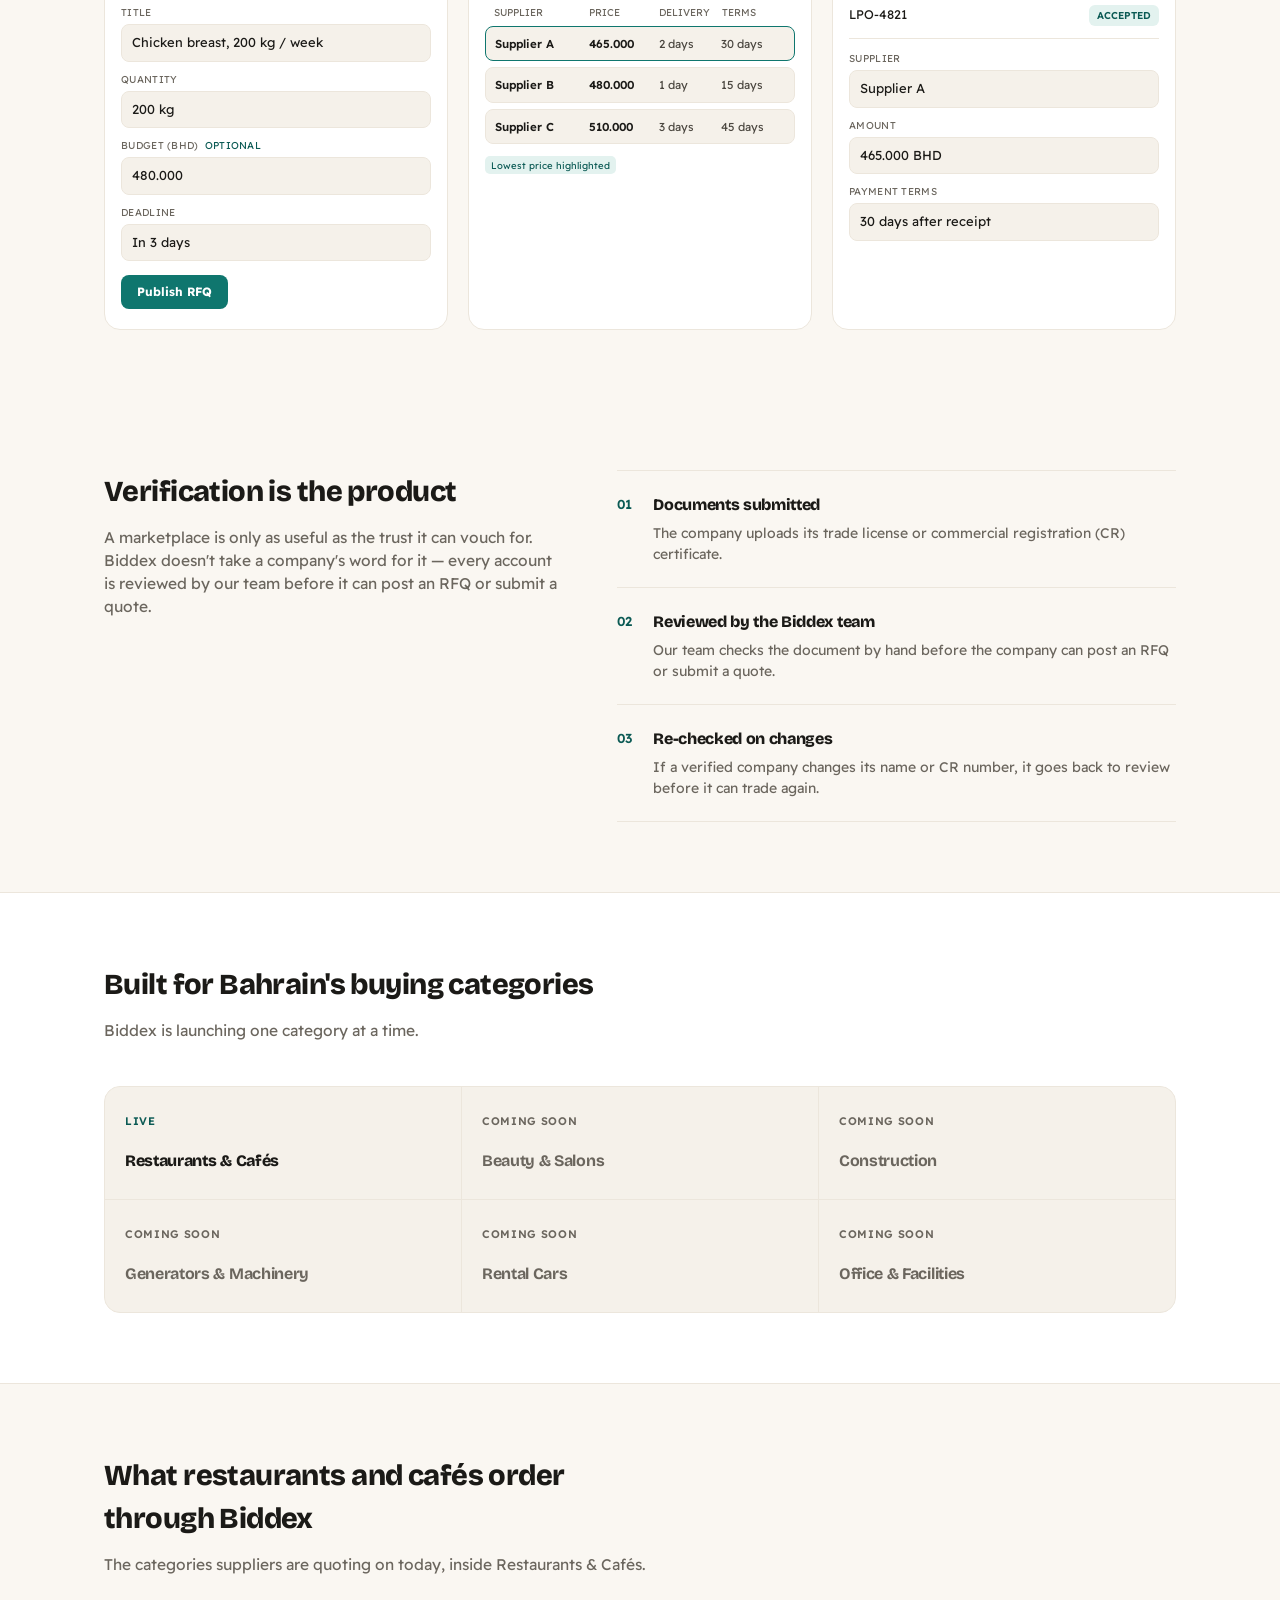
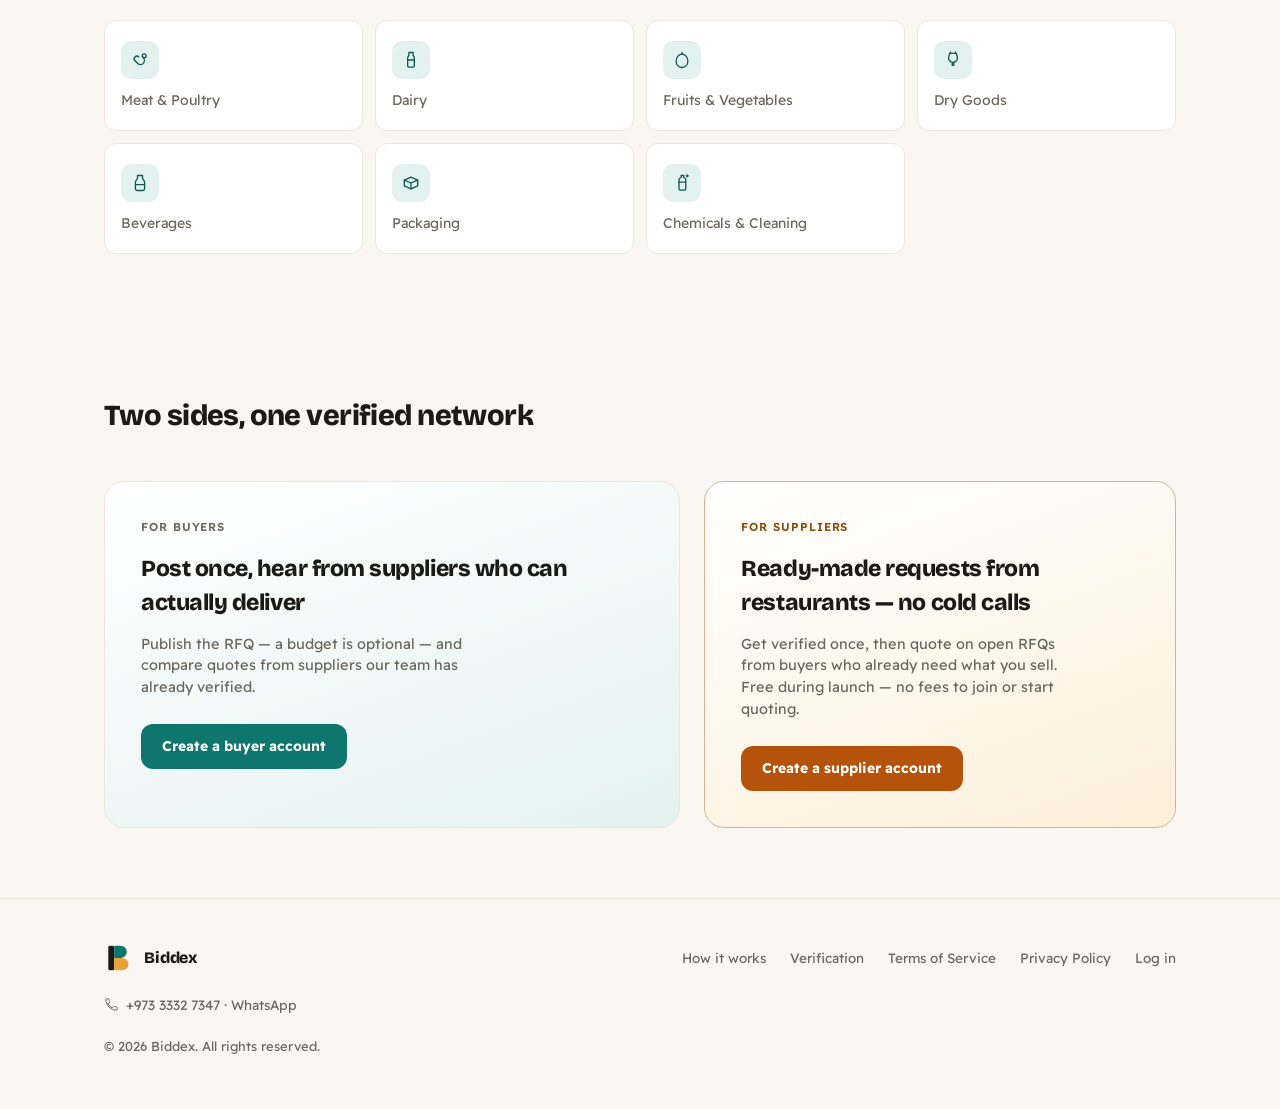
==== commit 40f66ae6: "Arabic header: keep the Biddex wordmark at 360px with a compact language switch; brand in Latin Co-A" ====
--- a/index.html
+++ b/index.html
@@ -5,7 +5,13 @@
 <meta name="viewport" content="width=device-width, initial-scale=1, viewport-fit=cover">
 <title>Biddex — Verified B2B procurement for Bahrain</title>
 <meta name="description" content="Biddex is Bahrain's B2B procurement marketplace. Every company is checked by hand by the Biddex team against its trade license or CR certificate before its first quote.">
+<link rel="canonical" href="https://biddex.online/">
+<link rel="alternate" hreflang="en" href="https://biddex.online/">
+<link rel="alternate" hreflang="ar" href="https://biddex.online/ar/">
+<link rel="alternate" hreflang="x-default" href="https://biddex.online/">
 <meta property="og:type" content="website">
+<meta property="og:locale" content="en_US">
+<meta property="og:locale:alternate" content="ar_AR">
 <meta property="og:site_name" content="Biddex">
 <meta property="og:url" content="https://biddex.online/">
 <meta property="og:title" content="Biddex — Verified B2B procurement for Bahrain">
@@ -75,6 +81,9 @@
   .brand-mark{width:36px;height:36px;flex-shrink:0;}
   .brand-word{font-family:'Bricolage Grotesque','Readex Pro',sans-serif;font-weight:800;font-size:18px;color:var(--tx);letter-spacing:-0.01em;}
   .brand-tag{font-family:inherit;font-variant-numeric:tabular-nums;font-size:9.5px;font-weight:600;letter-spacing:0.08em;color:var(--tx4);margin-top:1px;}
+  .nav-right{display:flex;align-items:center;gap:16px;}
+  .nav-btns{display:flex;gap:10px;}
+  .nav .btn{white-space:nowrap;}
   .nav-links{display:flex;align-items:center;gap:28px;}
   .nav-links a{font-size:14px;color:var(--tx3);text-decoration:none;}
   .nav-links a:hover{color:var(--tx);}
@@ -90,6 +99,11 @@
   .btn-coral:hover{filter:brightness(1.12);}
   .btn-ghost{border-color:var(--bd2);color:var(--tx);}
   .btn-ghost:hover{border-color:var(--tx3);}
+  .lang-switch{display:inline-flex;border:1px solid var(--bd2);border-radius:10px;overflow:hidden;font-size:13px;font-weight:600;}
+  .lang-switch a{padding:7px 12px;color:var(--tx2);text-decoration:none;line-height:1.2;}
+  .lang-switch a + a{border-inline-start:1px solid var(--bd2);}
+  .lang-switch a:hover{color:var(--tx);}
+  .lang-switch a[aria-current]{background:var(--acc-soft);color:var(--acc-ink);}
 
   /* ---------- hero ---------- */
   .hero{
@@ -268,7 +282,13 @@
   @media (max-width:640px){
     .wrap{padding:0 16px;}
     .nav{padding:10px 16px;}
-    .nav .btn{padding:9px 14px;font-size:13px;}
+    .nav .btn{padding:9px 12px;font-size:13px;}
+    .nav-right{gap:8px;}
+    .nav-btns{gap:6px;}
+    .brand{gap:8px;}
+    .brand-mark{width:32px;height:32px;}
+    .nav .brand-word{font-size:16px;}
+    .lang-switch a{padding:7px 9px;font-size:12.5px;}
     .brand-tag{display:none;}
     /* first screen: headline, both buttons and the note fit at 375x667 */
     .seal-wrap{display:none;}
@@ -283,7 +303,15 @@
     .hero-note{font-size:12px;margin-top:14px;}
     section{padding:52px 0;}
   }
+  @media (max-width:340px){
+    .nav .brand-word{display:none !important;}
+  }
   @media (max-width:420px){
+    .nav .btn{padding:9px 9px;font-size:12.5px;}
+    .lang-switch{border-radius:8px;}
+    .lang-switch a{padding:7px 7px;font-size:12px;}
+    .nav-right{gap:6px;}
+    .nav-btns{gap:4px;}
     .cat-grid{grid-template-columns:1fr;}
     .supply-grid{grid-template-columns:1fr;}
   }
@@ -316,14 +344,15 @@
       <a href="#verification">Verification</a>
       <a href="#categories">Categories</a>
     </nav>
-    <div style="display:flex;align-items:center;gap:16px;">
+    <div class="nav-right">
+      <nav class="lang-switch" aria-label="Language"><a href="/" hreflang="en" lang="en" aria-current="page">EN</a><a href="/ar/" hreflang="ar" lang="ar">ع</a></nav>
       <a class="contact-link" href="https://wa.me/97333327347" target="_blank" rel="noopener">
         <svg viewBox="0 0 24 24" fill="none" stroke="currentColor" stroke-width="1.6" stroke-linecap="round" stroke-linejoin="round"><path d="M6.6 10.8c1.4 2.8 3.8 5.2 6.6 6.6l2.2-2.2c.3-.3.7-.4 1-.2 1.1.4 2.3.6 3.6.6.6 0 1 .4 1 1v3.5c0 .6-.4 1-1 1C10.6 21.1 2.9 13.4 2.9 3.9c0-.6.4-1 1-1H7.4c.6 0 1 .4 1 1 0 1.3.2 2.5.6 3.6.1.3 0 .7-.2 1L6.6 10.8z"/></svg>
         +973 3332 7347
       </a>
-      <div style="display:flex;gap:10px;">
-        <a class="btn btn-ghost" href="https://app.biddex.online/#/login">Log in</a>
-        <a class="btn btn-coral" href="https://app.biddex.online/#/register?role=buyer">Get started</a>
+      <div class="nav-btns">
+        <a class="btn btn-ghost" href="https://app.biddex.online/?lang=en#/login">Log in</a>
+        <a class="btn btn-coral" href="https://app.biddex.online/?lang=en#/register?role=buyer">Get started</a>
       </div>
     </div>
   </div>
@@ -338,8 +367,8 @@
         <h1>Send one request. Compare priced quotes from verified suppliers.</h1>
         <p class="lede">Post what you need, and suppliers across Bahrain send back priced quotes — you compare and award the one you want. <span class="hide-sm">Every supplier is checked by hand by the Biddex team against its trade license or CR certificate before it can quote.</span></p>
         <div class="hero-ctas">
-          <a class="btn btn-coral" href="https://app.biddex.online/#/register?role=buyer">Post a request as a buyer</a>
-          <a class="btn btn-ghost sup" href="https://app.biddex.online/#/register?role=supplier">Get verified as a supplier</a>
+          <a class="btn btn-coral" href="https://app.biddex.online/?lang=en#/register?role=buyer">Post a request as a buyer</a>
+          <a class="btn btn-ghost sup" href="https://app.biddex.online/?lang=en#/register?role=supplier">Get verified as a supplier</a>
         </div>
         <p class="hero-note">Register with your CR number; the Biddex team verifies your documents before your first quote or RFQ.</p>
       </div>
@@ -565,13 +594,13 @@
           <span class="role-tag">FOR BUYERS</span>
           <h3>Post once, hear from suppliers who can actually deliver</h3>
           <p>Publish the RFQ — a budget is optional — and compare quotes from suppliers our team has already verified.</p>
-          <a class="btn btn-coral" href="https://app.biddex.online/#/register?role=buyer">Create a buyer account</a>
+          <a class="btn btn-coral" href="https://app.biddex.online/?lang=en#/register?role=buyer">Create a buyer account</a>
         </div>
         <div class="role-card supplier sup">
           <span class="role-tag">FOR SUPPLIERS</span>
           <h3>Ready-made requests from restaurants — no cold calls</h3>
           <p>Get verified once, then quote on open RFQs from buyers who already need what you sell. Free during launch — no fees to join or start quoting.</p>
-          <a class="btn btn-sup" href="https://app.biddex.online/#/register?role=supplier">Create a supplier account</a>
+          <a class="btn btn-sup" href="https://app.biddex.online/?lang=en#/register?role=supplier">Create a supplier account</a>
         </div>
       </div>
     </div>
@@ -591,7 +620,7 @@
         <a href="#verification">Verification</a>
         <a href="/terms.html">Terms of Service</a>
         <a href="/privacy.html">Privacy Policy</a>
-        <a href="https://app.biddex.online/#/login">Log in</a>
+        <a href="https://app.biddex.online/?lang=en#/login">Log in</a>
       </div>
     </div>
     <a class="foot-contact" href="https://wa.me/97333327347" target="_blank" rel="noopener" style="margin-top:22px;">
